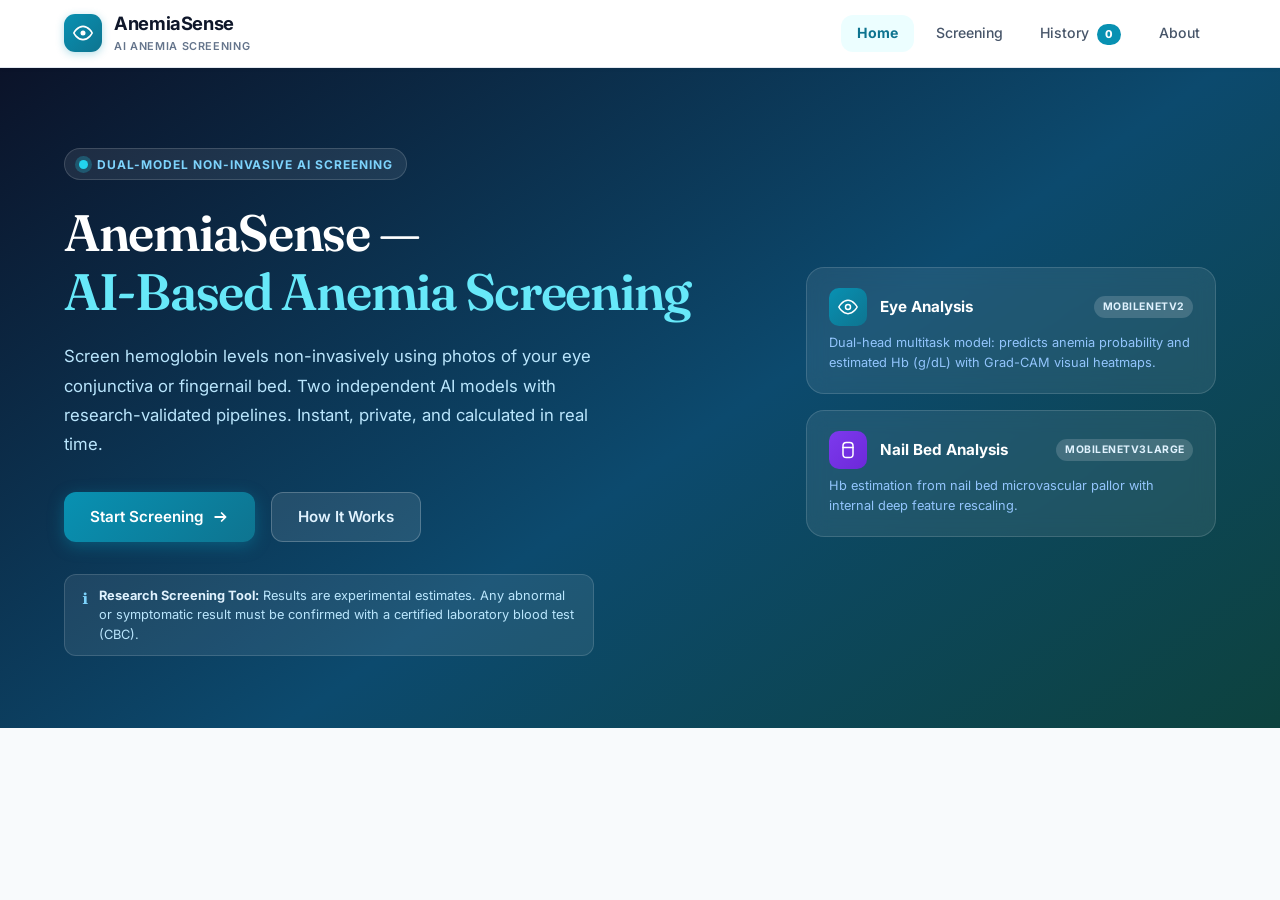
==== web/static/index.html @ 4f45e510 "Initial commit: AnemiaSense AI-based screening platform with dual-model architecture (Eye MobileNetV" ====
<!DOCTYPE html>
<html lang="en">
<head>
    <meta charset="UTF-8">
    <meta name="viewport" content="width=device-width, initial-scale=1.0">
    <title>AnemiaSense — AI-Based Non-Invasive Anemia Screening</title>
    <meta name="description" content="Non-invasive hemoglobin screening using Eye Conjunctiva (MobileNetV2) and Nail Bed (MobileNetV3Large) AI analysis with Live Camera capture and Tissue Mark & Zoom tool.">
    <link rel="preconnect" href="https://fonts.googleapis.com">
    <link rel="preconnect" href="https://fonts.gstatic.com" crossorigin>
    <link href="https://fonts.googleapis.com/css2?family=Inter:wght@300;400;500;600;700;800&family=Fraunces:ital,opsz,wght@0,9..144,400;0,9..144,600;0,9..144,700;1,9..144,400&display=swap" rel="stylesheet">
    <style>
        /* ── DESIGN TOKENS ────────────────────────────────────── */
        :root {
            --eye:   #0891b2;
            --eye2:  #0e7490;
            --eye-bg:#ecfeff;
            --nail:  #7c3aed;
            --nail2: #6d28d9;
            --nail-bg:#f5f3ff;
            --comb:  #059669;
            --comb2: #047857;
            --ok:    #059669;
            --warn:  #d97706;
            --orange:#ea580c;
            --err:   #dc2626;

            --g50:   #f8fafc;
            --g100:  #f1f5f9;
            --g200:  #e2e8f0;
            --g300:  #cbd5e1;
            --g400:  #94a3b8;
            --g500:  #64748b;
            --g600:  #475569;
            --g700:  #334155;
            --g800:  #1e293b;
            --g900:  #0f172a;

            --rad-sm: 0.5rem;
            --rad:    0.75rem;
            --radl:   1.125rem;
            --radxl:  1.5rem;

            --sh-sm: 0 1px 3px rgba(0,0,0,0.06), 0 1px 2px rgba(0,0,0,0.04);
            --sh:    0 4px 16px rgba(15,23,42,0.08);
            --shl:   0 12px 32px rgba(15,23,42,0.12);

            --hdr-h: 68px;
            --maxw:  1200px;
        }

        /* ── RESET & BASE ─────────────────────────────────────── */
        *, *::before, *::after {
            box-sizing: border-box;
            margin: 0;
            padding: 0;
        }
        html {
            scroll-behavior: smooth;
        }
        body {
            font-family: 'Inter', system-ui, -apple-system, sans-serif;
            background-color: #f8fafc;
            color: var(--g800);
            line-height: 1.6;
            -webkit-font-smoothing: antialiased;
            -moz-osx-font-smoothing: grayscale;
        }
        img {
            display: block;
            max-width: 100%;
        }
        button {
            cursor: pointer;
            font-family: inherit;
            border: none;
            background: none;
        }
        a {
            text-decoration: none;
            color: inherit;
        }
        svg {
            display: inline-block;
            vertical-align: middle;
            flex-shrink: 0;
            max-width: 100%;
        }

        /* ── HEADER ───────────────────────────────────────────── */
        .hdr {
            position: sticky;
            top: 0;
            z-index: 300;
            height: var(--hdr-h);
            background: rgba(255, 255, 255, 0.94);
            backdrop-filter: blur(12px);
            -webkit-backdrop-filter: blur(12px);
            border-bottom: 1px solid var(--g200);
            box-shadow: 0 1px 4px rgba(15, 23, 42, 0.04);
        }
        .hdr-inner {
            max-width: var(--maxw);
            margin: 0 auto;
            padding: 0 1.5rem;
            height: 100%;
            display: flex;
            align-items: center;
            justify-content: space-between;
            gap: 1.5rem;
        }
        .brand {
            display: flex;
            align-items: center;
            gap: 0.75rem;
            cursor: pointer;
        }
        .brand-ico {
            width: 38px;
            height: 38px;
            min-width: 38px;
            min-height: 38px;
            background: linear-gradient(135deg, var(--eye), var(--eye2));
            border-radius: 11px;
            display: flex;
            align-items: center;
            justify-content: center;
            box-shadow: 0 2px 8px rgba(8, 145, 178, 0.3);
        }
        .brand-ico svg {
            width: 20px;
            height: 20px;
            stroke: white;
            fill: none;
            stroke-width: 2;
        }
        .brand-name {
            font-size: 1.15rem;
            font-weight: 700;
            color: var(--g900);
            letter-spacing: -0.02em;
            line-height: 1.2;
        }
        .brand-sub {
            font-size: 0.68rem;
            color: var(--g500);
            font-weight: 600;
            text-transform: uppercase;
            letter-spacing: 0.06em;
            display: block;
        }
        .nav {
            display: flex;
            align-items: center;
            gap: 0.35rem;
        }
        .nav a {
            padding: 0.45rem 1rem;
            border-radius: var(--rad);
            font-size: 0.88rem;
            font-weight: 500;
            color: var(--g600);
            transition: background 0.15s ease, color 0.15s ease;
        }
        .nav a:hover {
            background: var(--g100);
            color: var(--g900);
        }
        .nav a.active {
            background: var(--eye-bg);
            color: var(--eye2);
            font-weight: 700;
        }

        /* ── SECTION VISIBILITY ───────────────────────────────── */
        .pg {
            min-height: calc(100vh - var(--hdr-h));
        }
        .sec {
            display: none;
        }
        .sec.on {
            display: block;
        }

        /* ── HERO SECTION ─────────────────────────────────────── */
        #home {
            background: linear-gradient(145deg, #0b1329 0%, #0c4a6e 55%, #0d423e 100%);
            color: #fff;
            width: 100%;
        }
        .hero-wrap {
            max-width: var(--maxw);
            margin: 0 auto;
            padding: 5rem 1.5rem 4.5rem;
            display: grid;
            grid-template-columns: 1.1fr 410px;
            align-items: center;
            gap: 3.5rem;
        }
        .hero-badge {
            display: inline-flex;
            align-items: center;
            gap: 0.6rem;
            background: rgba(255, 255, 255, 0.08);
            border: 1px solid rgba(255, 255, 255, 0.15);
            padding: 0.35rem 0.85rem;
            border-radius: 999px;
            margin-bottom: 1.5rem;
        }
        .beacon {
            width: 9px;
            height: 9px;
            border-radius: 50%;
            background: #22d3ee;
            box-shadow: 0 0 0 4px rgba(34, 211, 238, 0.25);
            animation: pulse 2s ease-in-out infinite;
        }
        @keyframes pulse {
            0%, 100% { box-shadow: 0 0 0 4px rgba(34, 211, 238, 0.25); }
            50%      { box-shadow: 0 0 0 8px rgba(34, 211, 238, 0.06); }
        }
        .badge-txt {
            font-size: 0.75rem;
            font-weight: 700;
            color: #7dd3fc;
            letter-spacing: 0.08em;
            text-transform: uppercase;
        }
        .hero-h1 {
            font-family: 'Fraunces', Georgia, serif;
            font-size: clamp(2.2rem, 4.2vw, 3.2rem);
            font-weight: 600;
            line-height: 1.15;
            color: #fff;
            letter-spacing: -0.025em;
            margin-bottom: 1.25rem;
        }
        .hero-h1 span {
            color: #67e8f9;
        }
        .hero-lead {
            font-size: 1.05rem;
            color: #bae6fd;
            line-height: 1.75;
            margin-bottom: 2rem;
            max-width: 530px;
        }
        .hero-ctas {
            display: flex;
            gap: 1rem;
            flex-wrap: wrap;
            margin-bottom: 2rem;
        }
        .btn-prim {
            display: inline-flex;
            align-items: center;
            gap: 0.55rem;
            background: linear-gradient(135deg, var(--eye), var(--eye2));
            color: #fff;
            font-weight: 600;
            font-size: 0.95rem;
            padding: 0.75rem 1.65rem;
            border-radius: var(--rad);
            box-shadow: 0 4px 16px rgba(8, 145, 178, 0.4);
            transition: transform 0.18s ease, box-shadow 0.18s ease;
        }
        .btn-prim:hover {
            transform: translateY(-2px);
            box-shadow: 0 7px 22px rgba(8, 145, 178, 0.55);
        }
        .btn-prim svg {
            width: 16px;
            height: 16px;
        }
        .btn-ghost {
            display: inline-flex;
            align-items: center;
            gap: 0.55rem;
            background: rgba(255, 255, 255, 0.1);
            color: #e0f2fe;
            font-weight: 600;
            font-size: 0.95rem;
            padding: 0.75rem 1.65rem;
            border-radius: var(--rad);
            border: 1px solid rgba(255, 255, 255, 0.22);
            transition: background 0.18s ease, transform 0.18s ease;
        }
        .btn-ghost:hover {
            background: rgba(255, 255, 255, 0.18);
            transform: translateY(-2px);
        }
        .hero-note {
            display: flex;
            align-items: flex-start;
            gap: 0.65rem;
            background: rgba(255, 255, 255, 0.08);
            border: 1px solid rgba(255, 255, 255, 0.14);
            border-radius: var(--rad);
            padding: 0.7rem 1.1rem;
            max-width: 530px;
        }
        .hero-note-ico {
            color: #7dd3fc;
            font-size: 0.95rem;
            margin-top: 1px;
        }
        .hero-note p {
            font-size: 0.8rem;
            color: #bae6fd;
            line-height: 1.5;
        }
        .hero-note strong {
            color: #e0f2fe;
        }

        /* Hero Right Cards */
        .hero-cards {
            display: flex;
            flex-direction: column;
            gap: 1rem;
        }
        .feat-card {
            background: rgba(255, 255, 255, 0.08);
            border: 1px solid rgba(255, 255, 255, 0.14);
            border-radius: var(--radl);
            padding: 1.25rem 1.35rem;
            backdrop-filter: blur(10px);
            -webkit-backdrop-filter: blur(10px);
            transition: background 0.2s ease, transform 0.2s ease;
        }
        .feat-card:hover {
            background: rgba(255, 255, 255, 0.13);
            transform: translateY(-2px);
        }
        .feat-card-top {
            display: flex;
            align-items: center;
            gap: 0.85rem;
            margin-bottom: 0.45rem;
        }
        .feat-ico {
            width: 38px;
            height: 38px;
            min-width: 38px;
            min-height: 38px;
            border-radius: 10px;
            display: flex;
            align-items: center;
            justify-content: center;
        }
        .feat-ico svg {
            width: 20px;
            height: 20px;
            stroke: white;
            fill: none;
            stroke-width: 1.8;
            stroke-linecap: round;
        }
        .feat-ico.eye  { background: linear-gradient(135deg, var(--eye), var(--eye2)); }
        .feat-ico.nail { background: linear-gradient(135deg, var(--nail), var(--nail2)); }
        .feat-ico.both { background: linear-gradient(135deg, var(--comb), var(--comb2)); }
        .feat-card-top h3 {
            font-size: 0.95rem;
            font-weight: 700;
            color: #fff;
        }
        .feat-badge {
            margin-left: auto;
            font-size: 0.65rem;
            font-weight: 700;
            letter-spacing: 0.05em;
            padding: 0.18rem 0.55rem;
            border-radius: 999px;
            background: rgba(255, 255, 255, 0.16);
            color: #e0f2fe;
            text-transform: uppercase;
        }
        .feat-card p {
            font-size: 0.8rem;
            color: #93c5fd;
            line-height: 1.55;
        }

        /* ── SCREENING SECTION ────────────────────────────────── */
        #screening {
            background: #f8fafc;
        }
        .scr-wrap {
            max-width: var(--maxw);
            margin: 0 auto;
            padding: 3rem 1.5rem 5rem;
        }
        .scr-title-row {
            text-align: center;
            margin-bottom: 2rem;
        }
        .scr-title {
            font-family: 'Fraunces', Georgia, serif;
            font-size: clamp(1.8rem, 3vw, 2.5rem);
            font-weight: 600;
            color: var(--g900);
            letter-spacing: -0.02em;
            margin-bottom: 0.4rem;
        }
        .scr-sub {
            font-size: 0.95rem;
            color: var(--g500);
            max-width: 600px;
            margin: 0 auto;
        }

        /* Patient Bar */
        .pt-bar {
            background: #fff;
            border: 1px solid var(--g200);
            border-radius: var(--radl);
            padding: 1.1rem 1.6rem;
            margin-bottom: 1.5rem;
            box-shadow: var(--sh-sm);
            display: flex;
            gap: 1.25rem;
            flex-wrap: wrap;
            align-items: flex-end;
        }
        .pt-field {
            display: flex;
            flex-direction: column;
            gap: 0.35rem;
            flex: 1;
            min-width: 120px;
        }
        .pt-lbl {
            font-size: 0.72rem;
            font-weight: 700;
            color: var(--g500);
            text-transform: uppercase;
            letter-spacing: 0.07em;
        }
        .pt-inp {
            padding: 0.55rem 0.85rem;
            font-size: 0.92rem;
            color: var(--g800);
            background: var(--g50);
            border: 1.5px solid var(--g200);
            border-radius: var(--rad);
            outline: none;
            transition: border-color 0.18s ease, box-shadow 0.18s ease;
        }
        .pt-inp:focus {
            border-color: var(--eye);
            box-shadow: 0 0 0 3px rgba(8, 145, 178, 0.12);
        }
        .pt-inp.err-field {
            border-color: #ef4444 !important;
            background: #fff5f5 !important;
            box-shadow: 0 0 0 3px rgba(239, 68, 68, 0.2) !important;
        }

        /* Tabs */
        .tabs {
            display: flex;
            gap: 0.5rem;
            background: var(--g200);
            padding: 0.4rem;
            border-radius: var(--radl);
            margin-bottom: 1.75rem;
            flex-wrap: wrap;
        }
        .tab {
            flex: 1;
            min-width: 150px;
            display: flex;
            align-items: center;
            gap: 0.6rem;
            padding: 0.75rem 1.1rem;
            border-radius: var(--rad);
            font-size: 0.88rem;
            font-weight: 600;
            color: var(--g500);
            transition: all 0.2s ease;
        }
        .tab:hover:not(.on) {
            background: rgba(255, 255, 255, 0.6);
            color: var(--g800);
        }
        .tab.on {
            background: #fff;
            color: var(--g900);
            font-weight: 700;
            box-shadow: 0 1px 4px rgba(15, 23, 42, 0.08);
        }
        .tab-ico {
            width: 18px;
            height: 18px;
            stroke: currentColor;
            fill: none;
            stroke-width: 1.8;
        }
        .tab-label {
            flex: 1;
            text-align: left;
        }
        .tab-arch {
            font-size: 0.65rem;
            font-weight: 700;
            text-transform: uppercase;
            letter-spacing: 0.05em;
            color: var(--g400);
        }
        #t-eye.on .tab-arch  { color: var(--eye); }
        #t-nail.on .tab-arch { color: var(--nail); }
        #t-comb.on .tab-arch { color: var(--comb); }

        /* Panels */
        .panel {
            display: none;
        }
        .panel.on {
            display: block;
        }

        /* Two-column layout */
        .two-col {
            display: grid;
            grid-template-columns: 390px minmax(0, 1fr);
            gap: 2rem;
            align-items: start;
        }
        .two-col > div:first-child {
            position: sticky;
            top: calc(var(--hdr-h) + 1.25rem);
            z-index: 10;
        }

        /* Upload Card */
        .upcard {
            background: #fff;
            border-radius: var(--radxl);
            border: 1px solid var(--g200);
            box-shadow: var(--sh-sm);
            overflow: hidden;
        }
        .upcard-hdr {
            display: flex;
            align-items: flex-start;
            gap: 1rem;
            padding: 1.4rem 1.5rem 1.1rem;
            border-bottom: 1px solid var(--g100);
        }
        .upcard-ico {
            width: 44px;
            height: 44px;
            min-width: 44px;
            min-height: 44px;
            border-radius: 12px;
            display: flex;
            align-items: center;
            justify-content: center;
        }
        .upcard-ico svg {
            width: 22px;
            height: 22px;
            stroke: white;
            fill: none;
            stroke-width: 1.8;
        }
        .upcard-ico.eye  { background: linear-gradient(135deg, var(--eye), var(--eye2)); }
        .upcard-ico.nail { background: linear-gradient(135deg, var(--nail), var(--nail2)); }
        .upcard-ttl {
            font-size: 1rem;
            font-weight: 700;
            color: var(--g900);
            margin-bottom: 0.25rem;
        }
        .upcard-sub {
            font-size: 0.8rem;
            color: var(--g500);
            line-height: 1.45;
        }

        .upcard-guide {
            padding: 0.8rem 1.5rem;
            border-bottom: 1px solid var(--g100);
            display: flex;
            flex-direction: column;
            gap: 0.4rem;
            background: var(--g50);
        }
        .gi {
            display: flex;
            align-items: flex-start;
            gap: 0.55rem;
            font-size: 0.8rem;
            color: var(--g600);
        }
        .dot {
            width: 7px;
            height: 7px;
            border-radius: 50%;
            margin-top: 6px;
        }
        .dot.g { background: var(--ok); }
        .dot.r { background: var(--err); }

        /* Dropzone */
        .dz {
            position: relative;
            margin: 1.25rem 1.5rem 0.75rem;
            border: 2px dashed var(--g300);
            border-radius: var(--radl);
            min-height: 220px;
            cursor: pointer;
            overflow: hidden;
            display: flex;
            align-items: center;
            justify-content: center;
            background: #fff;
            transition: border-color 0.2s ease, background 0.2s ease;
        }
        .dz:hover, .dz.over {
            border-color: var(--eye);
            background: var(--eye-bg);
        }
        .nail-panel .dz:hover, .nail-panel .dz.over {
            border-color: var(--nail);
            background: var(--nail-bg);
        }
        .dz input[type=file] {
            position: absolute;
            inset: 0;
            width: 100%;
            height: 100%;
            opacity: 0;
            cursor: pointer;
            z-index: 5;
        }
        .dz-inner {
            display: flex;
            flex-direction: column;
            align-items: center;
            gap: 0.4rem;
            padding: 1.5rem;
            text-align: center;
            pointer-events: none;
        }
        .dz-svg {
            width: 42px;
            height: 42px;
            color: var(--g400);
        }
        .dz-txt {
            font-size: 0.9rem;
            font-weight: 500;
            color: var(--g700);
        }
        .dz-cta {
            color: var(--eye);
            font-weight: 700;
            text-decoration: underline;
        }
        .nail-panel .dz-cta {
            color: var(--nail);
        }
        .dz-hint {
            font-size: 0.74rem;
            color: var(--g400);
        }

        /* Dropzone Dual Action Row (Live Camera + Browse) */
        .dz-btn-row {
            display: flex;
            gap: 0.6rem;
            padding: 0 1.5rem 1.1rem;
        }
        .dz-action-btn {
            flex: 1;
            display: inline-flex;
            align-items: center;
            justify-content: center;
            gap: 0.5rem;
            padding: 0.6rem 0.95rem;
            border-radius: var(--rad);
            font-size: 0.84rem;
            font-weight: 600;
            color: var(--g700);
            background: var(--g50);
            border: 1.5px solid var(--g200);
            transition: all 0.16s ease;
        }
        .dz-action-btn:hover {
            background: #fff;
            border-color: var(--eye);
            color: var(--eye2);
            box-shadow: 0 2px 8px rgba(8, 145, 178, 0.15);
            transform: translateY(-1px);
        }
        .nail-panel .dz-action-btn:hover {
            border-color: var(--nail);
            color: var(--nail2);
            box-shadow: 0 2px 8px rgba(124, 58, 237, 0.15);
        }
        .dz-action-btn.cam-btn {
            background: #ecfeff;
            border-color: #a5f3fc;
            color: var(--eye2);
        }
        .nail-panel .dz-action-btn.cam-btn {
            background: #f5f3ff;
            border-color: #ddd6fe;
            color: var(--nail2);
        }
        .dz-action-btn svg {
            width: 17px;
            height: 17px;
            stroke: currentColor;
            fill: none;
            stroke-width: 1.8;
        }

        /* Preview Container */
        .dz-prev {
            position: absolute;
            inset: 0;
            background: radial-gradient(circle at center, #1e293b 0%, #090d16 100%);
            display: flex;
            align-items: center;
            justify-content: center;
            z-index: 6;
            overflow: hidden;
            border-radius: var(--radl);
        }
        .dz-prev img {
            max-width: 100%;
            max-height: 100%;
            object-fit: contain;
            image-rendering: -webkit-optimize-contrast;
            image-rendering: high-quality;
            filter: drop-shadow(0 4px 14px rgba(0, 0, 0, 0.45));
            border-radius: 6px;
        }
        .dz-prev-rm {
            position: absolute;
            top: 0.6rem;
            right: 0.6rem;
            z-index: 10;
            width: 32px;
            height: 32px;
            border-radius: 50%;
            background: rgba(0, 0, 0, 0.75);
            color: #fff;
            font-size: 0.85rem;
            font-weight: bold;
            display: flex;
            align-items: center;
            justify-content: center;
            transition: background 0.18s ease, transform 0.18s ease;
        }
        .dz-prev-rm:hover {
            background: rgba(220, 38, 38, 0.95);
            transform: scale(1.1);
        }
        /* Preview Overlay Tools (Mark & Zoom, Retake) */
        .dz-tools-overlay {
            position: absolute;
            bottom: 0.75rem;
            left: 50%;
            transform: translateX(-50%);
            display: flex;
            gap: 0.5rem;
            z-index: 10;
        }
        .dz-tool-pill {
            display: inline-flex;
            align-items: center;
            gap: 0.4rem;
            padding: 0.45rem 0.9rem;
            border-radius: 999px;
            font-size: 0.78rem;
            font-weight: 700;
            color: #fff;
            background: rgba(15, 23, 42, 0.88);
            border: 1px solid rgba(255, 255, 255, 0.28);
            backdrop-filter: blur(8px);
            box-shadow: 0 4px 12px rgba(0,0,0,0.3);
            transition: all 0.18s ease;
        }
        .dz-tool-pill:hover {
            background: var(--eye);
            border-color: rgba(255, 255, 255, 0.6);
            transform: translateY(-2px);
        }
        .nail-panel .dz-tool-pill:hover {
            background: var(--nail);
        }
        .dz-tool-pill svg {
            width: 14px;
            height: 14px;
            stroke: currentColor;
            fill: none;
            stroke-width: 2;
        }
        .roi-indicator-badge {
            position: absolute;
            top: 0.65rem;
            left: 0.65rem;
            z-index: 10;
            display: inline-flex;
            align-items: center;
            gap: 0.35rem;
            padding: 0.25rem 0.65rem;
            border-radius: 999px;
            font-size: 0.7rem;
            font-weight: 800;
            background: rgba(5, 150, 105, 0.95);
            color: #fff;
            backdrop-filter: blur(6px);
            box-shadow: 0 2px 8px rgba(0,0,0,0.3);
        }

        /* Submit Button */
        .sub-btn {
            display: flex;
            align-items: center;
            justify-content: center;
            gap: 0.6rem;
            width: calc(100% - 3rem);
            margin: 0 1.5rem 1.5rem;
            padding: 0.85rem 1.5rem;
            border-radius: var(--rad);
            font-size: 0.95rem;
            font-weight: 700;
            color: #fff;
            background: linear-gradient(135deg, var(--eye), var(--eye2));
            box-shadow: 0 4px 14px rgba(8, 145, 178, 0.35);
            transition: opacity 0.18s ease, transform 0.18s ease, box-shadow 0.18s ease;
        }
        .sub-btn:disabled {
            background: var(--g300);
            color: var(--g500);
            box-shadow: none;
            cursor: not-allowed;
            transform: none;
        }
        .sub-btn:not(:disabled):hover {
            transform: translateY(-1px);
            box-shadow: 0 6px 20px rgba(8, 145, 178, 0.45);
        }
        .nail-panel .sub-btn:not(:disabled) {
            background: linear-gradient(135deg, var(--nail), var(--nail2));
            box-shadow: 0 4px 14px rgba(124, 58, 237, 0.35);
        }
        .nail-panel .sub-btn:not(:disabled):hover {
            box-shadow: 0 6px 20px rgba(124, 58, 237, 0.45);
        }

        .spin {
            width: 17px;
            height: 17px;
            border: 2.5px solid rgba(255, 255, 255, 0.35);
            border-top-color: #fff;
            border-radius: 50%;
            animation: sp 0.7s linear infinite;
        }
        @keyframes sp {
            to { transform: rotate(360deg); }
        }

        /* ── RESULT COLUMN & CARDS ────────────────────────────── */
        .res-ph {
            background: #fff;
            border: 2px dashed var(--g200);
            border-radius: var(--radxl);
            min-height: 420px;
            display: flex;
            flex-direction: column;
            align-items: center;
            justify-content: center;
            text-align: center;
            gap: 0.75rem;
            padding: 2.5rem 1.5rem;
        }
        .res-ph-ico {
            width: 58px;
            height: 58px;
            color: var(--g300);
        }
        .res-ph h4 {
            font-size: 1.05rem;
            font-weight: 700;
            color: var(--g600);
        }
        .res-ph p {
            font-size: 0.85rem;
            color: var(--g400);
            max-width: 250px;
        }

        .res-card {
            background: #fff;
            border-radius: var(--radxl);
            border: 1px solid var(--g200);
            box-shadow: var(--sh);
            overflow: hidden;
        }
        .res-body {
            padding: 1.6rem 1.6rem 1.25rem;
        }
        .res-model-lbl {
            font-size: 0.72rem;
            font-weight: 800;
            text-transform: uppercase;
            letter-spacing: 0.08em;
            color: var(--eye2);
            margin-bottom: 0.85rem;
            display: flex;
            align-items: center;
            gap: 0.45rem;
        }
        .res-model-lbl::before {
            content: '';
            width: 7px;
            height: 7px;
            border-radius: 50%;
            background: var(--ok);
        }
        .hb-row {
            display: flex;
            align-items: flex-end;
            gap: 0.5rem;
            margin-bottom: 1rem;
        }
        .hb-val {
            font-family: 'Fraunces', Georgia, serif;
            font-size: 3.25rem;
            font-weight: 700;
            line-height: 1;
            color: var(--g900);
            letter-spacing: -0.03em;
        }
        .hb-unit {
            font-size: 1.05rem;
            font-weight: 600;
            color: var(--g500);
            padding-bottom: 0.4rem;
        }
        .sev-row {
            display: flex;
            align-items: center;
            gap: 0.65rem;
            flex-wrap: wrap;
            margin-bottom: 1.2rem;
        }
        .sev-pill {
            display: inline-flex;
            align-items: center;
            gap: 0.4rem;
            padding: 0.35rem 0.85rem;
            border-radius: 999px;
            font-size: 0.76rem;
            font-weight: 800;
            letter-spacing: 0.05em;
            text-transform: uppercase;
        }
        .sev-NORMAL          { background: #dcfce7; color: #15803d; }
        .sev-MILD_ANEMIA     { background: #fef3c7; color: #92400e; }
        .sev-MODERATE_ANEMIA { background: #ffedd5; color: #9a3412; }
        .sev-SEVERE_ANEMIA   { background: #fee2e2; color: #991b1b; }

        .prob-wrap {
            margin-bottom: 1.2rem;
        }
        .prob-lbl {
            font-size: 0.78rem;
            font-weight: 600;
            color: var(--g600);
            display: flex;
            justify-content: space-between;
            margin-bottom: 0.35rem;
        }
        .prob-bar {
            height: 9px;
            border-radius: 999px;
            background: var(--g200);
            overflow: hidden;
        }
        .prob-fill {
            height: 100%;
            border-radius: 999px;
            background: linear-gradient(90deg, var(--ok), var(--warn), var(--err));
            transition: width 0.8s cubic-bezier(0.16, 1, 0.3, 1);
        }

        .clin-box {
            padding: 0.85rem 1rem;
            border-radius: var(--rad);
            font-size: 0.84rem;
            line-height: 1.55;
            color: var(--g700);
            background: var(--g50);
            border-left: 4px solid var(--g300);
            margin-bottom: 0.5rem;
        }
        .cb-NORMAL          { border-color: var(--ok);  background: #f0fdf4; }
        .cb-MILD_ANEMIA     { border-color: var(--warn); background: #fffbeb; }
        .cb-MODERATE_ANEMIA { border-color: var(--orange); background: #fff7ed; }
        .cb-SEVERE_ANEMIA   { border-color: var(--err); background: #fef2f2; }

        .model-note-box {
            padding: 0.65rem 0.95rem;
            border-radius: var(--rad);
            font-size: 0.76rem;
            color: var(--g600);
            background: var(--g50);
            border: 1px solid var(--g200);
            margin-top: 0.85rem;
            font-style: italic;
        }

        /* Grad-CAM */
        .gcam-wrap {
            padding: 0 1.6rem 1rem;
        }
        .gcam-lbl {
            font-size: 0.72rem;
            font-weight: 700;
            text-transform: uppercase;
            letter-spacing: 0.07em;
            color: var(--g500);
            margin-bottom: 0.45rem;
        }
        .gcam-img {
            width: 100%;
            border-radius: var(--rad);
            object-fit: contain;
            max-height: 210px;
            background: #0f172a;
        }

        /* QA Warnings */
        .qa-wrap {
            padding: 0 1.6rem 0.85rem;
            display: flex;
            flex-direction: column;
            gap: 0.4rem;
        }
        .qa-w {
            display: flex;
            align-items: flex-start;
            gap: 0.55rem;
            padding: 0.55rem 0.85rem;
            border-radius: var(--rad);
            background: #fffbeb;
            border: 1px solid #fde68a;
            font-size: 0.78rem;
            color: #92400e;
        }
        .qa-w svg {
            width: 15px;
            height: 15px;
            color: #d97706;
            stroke: currentColor;
            fill: none;
            stroke-width: 2;
            margin-top: 1px;
        }

        /* Nutrition & Telemetry Accordions */
        .nut-wrap {
            border-top: 1px solid var(--g100);
        }
        .nut-tog {
            width: 100%;
            display: flex;
            align-items: center;
            justify-content: space-between;
            padding: 1rem 1.6rem;
            font-size: 0.88rem;
            font-weight: 700;
            color: var(--g700);
            transition: background 0.15s ease;
        }
        .nut-tog:hover {
            background: var(--g50);
        }
        .nut-tog svg {
            width: 16px;
            height: 16px;
            stroke: var(--g400);
            fill: none;
            stroke-width: 2;
            transition: transform 0.2s ease;
        }
        .nut-tog.open svg {
            transform: rotate(180deg);
        }
        .nut-body {
            display: none;
            padding: 0 1.6rem 1.35rem;
        }
        .nut-body.on {
            display: block;
        }
        .nut-theme {
            font-size: 0.74rem;
            font-weight: 800;
            text-transform: uppercase;
            letter-spacing: 0.07em;
            color: var(--ok);
            margin-bottom: 0.85rem;
        }
        .food-list {
            display: grid;
            grid-template-columns: repeat(auto-fit, minmax(210px, 1fr));
            gap: 0.65rem;
            margin-bottom: 1rem;
        }
        .food-item {
            padding: 0.75rem 0.95rem;
            border-radius: var(--rad);
            background: var(--g50);
            border: 1px solid var(--g200);
        }
        .food-name {
            font-size: 0.85rem;
            font-weight: 700;
            color: var(--g800);
        }
        .food-det {
            font-size: 0.76rem;
            color: var(--g500);
            margin-top: 0.15rem;
            line-height: 1.4;
        }
        .meals {
            display: grid;
            grid-template-columns: repeat(auto-fit, minmax(170px, 1fr));
            gap: 0.65rem;
            margin-bottom: 1rem;
        }
        .meal {
            padding: 0.6rem 0.95rem;
            background: var(--g50);
            border-radius: var(--rad);
            border: 1px solid var(--g200);
        }
        .meal-l {
            font-size: 0.68rem;
            font-weight: 800;
            text-transform: uppercase;
            letter-spacing: 0.07em;
            color: var(--g500);
        }
        .meal-d {
            font-size: 0.77rem;
            color: var(--g700);
            line-height: 1.45;
        }
        .med-list {
            list-style: none;
        }
        .med-list li {
            font-size: 0.77rem;
            color: var(--g600);
            line-height: 1.5;
            padding: 0.25rem 0 0.25rem 1.1rem;
            position: relative;
        }
        .med-list li::before {
            content: '•';
            position: absolute;
            left: 0;
            color: var(--err);
            font-weight: bold;
        }

        /* Disclaimer */
        .discl {
            padding: 0.85rem 1.6rem 1.15rem;
            font-size: 0.72rem;
            color: var(--g500);
            border-top: 1px solid var(--g100);
            line-height: 1.55;
            background: var(--g50);
        }

        /* Error Box */
        .err-box {
            display: flex;
            align-items: flex-start;
            gap: 0.85rem;
            padding: 1.6rem;
        }
        .err-box svg {
            width: 24px;
            height: 24px;
            color: var(--err);
            stroke: currentColor;
            fill: none;
            stroke-width: 2;
        }
        .err-box h4 {
            font-size: 0.98rem;
            font-weight: 700;
            color: var(--err);
            margin-bottom: 0.25rem;
        }
        .err-box p {
            font-size: 0.84rem;
            color: var(--g600);
            line-height: 1.5;
        }

        /* ── COMBINED TAB ─────────────────────────────────────── */
        .comb-info {
            display: flex;
            align-items: flex-start;
            gap: 0.75rem;
            padding: 0.95rem 1.25rem;
            background: #eff6ff;
            border: 1px solid #bfdbfe;
            border-radius: var(--radl);
            font-size: 0.88rem;
            color: #1e40af;
            margin-bottom: 1.25rem;
        }
        .comb-info svg {
            width: 18px;
            height: 18px;
            stroke: #3b82f6;
            fill: none;
            stroke-width: 1.8;
            margin-top: 2px;
        }
        .comb-uploads {
            display: grid;
            grid-template-columns: 1fr 1fr;
            gap: 1.25rem;
            margin-bottom: 1.25rem;
        }
        .cu-card {
            background: #fff;
            border-radius: var(--radl);
            border: 1px solid var(--g200);
            box-shadow: var(--sh-sm);
            overflow: hidden;
        }
        .cu-hdr {
            display: flex;
            align-items: center;
            gap: 0.75rem;
            padding: 0.95rem 1.15rem;
            border-bottom: 1px solid var(--g100);
        }
        .cu-ico {
            width: 34px;
            height: 34px;
            min-width: 34px;
            min-height: 34px;
            border-radius: 9px;
            display: flex;
            align-items: center;
            justify-content: center;
        }
        .cu-ico svg {
            width: 16px;
            height: 16px;
            stroke: white;
            fill: none;
            stroke-width: 1.8;
        }
        .cu-ico.eye  { background: linear-gradient(135deg, var(--eye), var(--eye2)); }
        .cu-ico.nail { background: linear-gradient(135deg, var(--nail), var(--nail2)); }
        .cu-hdr h4 {
            font-size: 0.88rem;
            font-weight: 700;
            color: var(--g900);
        }
        .cu-hdr p {
            font-size: 0.72rem;
            color: var(--g500);
        }
        .dz.mini {
            min-height: 120px;
            margin: 0.85rem 0.85rem 0.4rem;
        }
        .cu-card .dz-btn-row {
            padding: 0 0.85rem 0.85rem;
        }
        .comb-btn {
            display: flex;
            align-items: center;
            justify-content: center;
            gap: 0.6rem;
            width: 100%;
            padding: 0.85rem;
            border-radius: var(--rad);
            font-size: 0.95rem;
            font-weight: 700;
            color: #fff;
            background: linear-gradient(135deg, var(--comb), var(--comb2));
            box-shadow: 0 4px 14px rgba(5, 150, 105, 0.35);
            margin-bottom: 1.75rem;
            transition: opacity 0.18s ease, transform 0.18s ease;
        }
        .comb-btn:disabled {
            background: var(--g300);
            color: var(--g500);
            box-shadow: none;
            cursor: not-allowed;
            transform: none;
        }
        .comb-btn:not(:disabled):hover {
            transform: translateY(-1px);
            box-shadow: 0 6px 20px rgba(5, 150, 105, 0.45);
        }
        .comb-results {
            display: grid;
            grid-template-columns: 1fr 1fr;
            gap: 1.25rem;
        }
        .cr-lbl {
            display: flex;
            align-items: center;
            gap: 0.5rem;
            font-size: 0.78rem;
            font-weight: 800;
            text-transform: uppercase;
            letter-spacing: 0.08em;
            padding: 0.55rem 0.85rem;
            border-radius: var(--rad);
            margin-bottom: 0.65rem;
        }
        .cr-lbl svg {
            width: 16px;
            height: 16px;
            fill: none;
            stroke: currentColor;
            stroke-width: 2;
        }
        .cr-lbl.eye  { background: var(--eye-bg);  color: var(--eye2); }
        .cr-lbl.nail { background: var(--nail-bg); color: var(--nail2); }

        /* ── ABOUT SECTION ────────────────────────────────────── */
        #about {
            background: #f8fafc;
        }
        .about-wrap {
            max-width: var(--maxw);
            margin: 0 auto;
            padding: 4rem 1.5rem;
        }
        .about-wrap .scr-title-row {
            margin-bottom: 2.5rem;
        }
        .model-grid {
            display: grid;
            grid-template-columns: 1fr 1fr;
            gap: 1.75rem;
            margin-bottom: 2.5rem;
        }
        .m-card {
            border-radius: var(--radxl);
            overflow: hidden;
            box-shadow: var(--sh);
            background: #fff;
            border: 1px solid var(--g200);
        }
        .m-hdr {
            display: flex;
            align-items: center;
            gap: 1rem;
            padding: 1.5rem;
        }
        .m-hdr svg {
            width: 32px;
            height: 32px;
            stroke: white;
            fill: none;
            stroke-width: 1.8;
        }
        .m-hdr h3 {
            font-size: 1.1rem;
            font-weight: 700;
            color: #fff;
        }
        .m-hdr span {
            display: inline-block;
            font-size: 0.68rem;
            font-weight: 700;
            letter-spacing: 0.05em;
            padding: 0.2rem 0.55rem;
            border-radius: 999px;
            background: rgba(255, 255, 255, 0.2);
            color: #fff;
            margin-top: 0.25rem;
            text-transform: uppercase;
        }
        .m-hdr.eye  { background: linear-gradient(135deg, var(--eye), var(--eye2)); }
        .m-hdr.nail { background: linear-gradient(135deg, var(--nail), var(--nail2)); }
        .m-body {
            padding: 1.5rem;
        }
        .m-specs {
            display: grid;
            grid-template-columns: 1fr 1.35fr;
            gap: 0.35rem 0.85rem;
            margin-bottom: 1.1rem;
        }
        .m-specs dt {
            font-size: 0.74rem;
            font-weight: 700;
            color: var(--g500);
            text-transform: uppercase;
            letter-spacing: 0.05em;
            padding: 0.3rem 0;
            border-bottom: 1px solid var(--g100);
        }
        .m-specs dd {
            font-size: 0.82rem;
            color: var(--g800);
            padding: 0.3rem 0;
            border-bottom: 1px solid var(--g100);
        }
        .m-note {
            font-size: 0.8rem;
            color: var(--g600);
            line-height: 1.6;
        }

        .warn-box {
            background: #fffbeb;
            border: 1px solid #fde68a;
            border-radius: var(--radxl);
            padding: 2rem;
            box-shadow: var(--sh-sm);
        }
        .warn-hdr {
            display: flex;
            align-items: center;
            gap: 0.75rem;
            margin-bottom: 1.15rem;
        }
        .warn-hdr svg {
            width: 22px;
            height: 22px;
            color: #d97706;
            stroke: currentColor;
            fill: none;
            stroke-width: 2;
        }
        .warn-hdr h3 {
            font-size: 1.05rem;
            font-weight: 700;
            color: #92400e;
        }
        .warn-list {
            display: flex;
            flex-direction: column;
            gap: 0.6rem;
        }
        .warn-list li {
            font-size: 0.85rem;
            color: #78350f;
            line-height: 1.55;
            padding-left: 1.25rem;
            position: relative;
        }
        .warn-list li::before {
            content: '⚠';
            position: absolute;
            left: 0;
            font-size: 0.78rem;
        }

        /* ── MODALS (CAMERA & MARK/ZOOM ROI CROPPER) ──────────── */
        .modal-overlay {
            position: fixed;
            inset: 0;
            background: rgba(15, 23, 42, 0.82);
            backdrop-filter: blur(8px);
            -webkit-backdrop-filter: blur(8px);
            z-index: 1000;
            display: flex;
            align-items: center;
            justify-content: center;
            padding: 1.25rem;
        }
        .modal-overlay.hidden {
            display: none !important;
        }
        .modal-box {
            background: #fff;
            border-radius: var(--radxl);
            box-shadow: var(--shl);
            width: 100%;
            max-width: 660px;
            max-height: 92vh;
            display: flex;
            flex-direction: column;
            overflow: hidden;
            animation: popIn 0.22s cubic-bezier(0.16, 1, 0.3, 1);
            border: 1px solid var(--g200);
        }
        @keyframes popIn {
            from { opacity: 0; transform: scale(0.96) translateY(8px); }
            to   { opacity: 1; transform: scale(1) translateY(0); }
        }
        .modal-hdr {
            display: flex;
            align-items: center;
            justify-content: space-between;
            padding: 1.1rem 1.4rem;
            border-bottom: 1px solid var(--g200);
            background: #fff;
        }
        .modal-hdr-ttl {
            display: flex;
            flex-direction: column;
            gap: 0.2rem;
        }
        .modal-hdr-ttl h3 {
            font-size: 1.05rem;
            font-weight: 700;
            color: var(--g900);
            display: flex;
            align-items: center;
            gap: 0.5rem;
        }
        .modal-hdr-ttl p {
            font-size: 0.78rem;
            color: var(--g500);
        }
        .modal-close-btn {
            width: 32px;
            height: 32px;
            border-radius: 50%;
            background: var(--g100);
            color: var(--g600);
            font-size: 1rem;
            font-weight: bold;
            display: flex;
            align-items: center;
            justify-content: center;
            transition: background 0.15s ease, color 0.15s ease;
        }
        .modal-close-btn:hover {
            background: var(--err);
            color: #fff;
        }
        .modal-body {
            padding: 1.25rem 1.4rem;
            overflow-y: auto;
            display: flex;
            flex-direction: column;
            gap: 1rem;
        }
        .modal-ftr {
            padding: 1rem 1.4rem;
            border-top: 1px solid var(--g200);
            background: var(--g50);
            display: flex;
            align-items: center;
            justify-content: flex-end;
            gap: 0.75rem;
        }

        /* ── CAMERA VIEWFINDER ────────────────────────────────── */
        .cam-viewfinder {
            position: relative;
            background: #000;
            border-radius: var(--radl);
            overflow: hidden;
            width: 100%;
            aspect-ratio: 4 / 3;
            max-height: 420px;
            display: flex;
            align-items: center;
            justify-content: center;
        }
        #cam-video {
            width: 100%;
            height: 100%;
            object-fit: cover;
        }
        #cam-frozen-img {
            width: 100%;
            height: 100%;
            object-fit: contain;
            display: none;
        }
        .cam-reticle {
            position: absolute;
            inset: 15%;
            border: 2px dashed rgba(255, 255, 255, 0.8);
            border-radius: var(--radxl);
            pointer-events: none;
            box-shadow: 0 0 0 9999px rgba(0, 0, 0, 0.4);
            display: flex;
            align-items: flex-end;
            justify-content: center;
            padding-bottom: 0.65rem;
        }
        .cam-reticle-txt {
            font-size: 0.74rem;
            font-weight: 700;
            color: #fff;
            background: rgba(0, 0, 0, 0.65);
            padding: 0.2rem 0.75rem;
            border-radius: 999px;
            letter-spacing: 0.03em;
        }
        .cam-live-indicator {
            position: absolute;
            top: 0.85rem;
            left: 0.85rem;
            display: inline-flex;
            align-items: center;
            gap: 0.4rem;
            background: rgba(0, 0, 0, 0.65);
            padding: 0.25rem 0.6rem;
            border-radius: 999px;
            font-size: 0.7rem;
            font-weight: 800;
            color: #fff;
            letter-spacing: 0.08em;
        }
        .cam-live-dot {
            width: 8px;
            height: 8px;
            border-radius: 50%;
            background: #ef4444;
            animation: pulseRed 1.5s infinite;
        }
        @keyframes pulseRed {
            0%, 100% { opacity: 1; }
            50%      { opacity: 0.3; }
        }
        .cam-controls {
            display: flex;
            align-items: center;
            justify-content: center;
            gap: 1.5rem;
            padding: 0.35rem 0;
        }
        .cam-shutter-btn {
            width: 68px;
            height: 68px;
            border-radius: 50%;
            background: #fff;
            border: 4px solid var(--eye);
            box-shadow: 0 4px 16px rgba(8, 145, 178, 0.4);
            display: flex;
            align-items: center;
            justify-content: center;
            transition: transform 0.15s ease, box-shadow 0.15s ease;
        }
        .cam-shutter-btn:hover {
            transform: scale(1.06);
            box-shadow: 0 6px 22px rgba(8, 145, 178, 0.55);
        }
        .cam-shutter-inner {
            width: 48px;
            height: 48px;
            border-radius: 50%;
            background: linear-gradient(135deg, var(--eye), var(--eye2));
        }
        .cam-flip-btn {
            width: 42px;
            height: 42px;
            border-radius: 50%;
            background: var(--g100);
            color: var(--g700);
            display: flex;
            align-items: center;
            justify-content: center;
            transition: all 0.15s ease;
        }
        .cam-flip-btn:hover {
            background: var(--g200);
            transform: rotate(180deg);
        }
        .cam-flip-btn svg {
            width: 20px;
            height: 20px;
            stroke: currentColor;
            fill: none;
            stroke-width: 2;
        }

        /* ── MARK & ZOOM CROP WORKSPACE ───────────────────────── */
        .crop-workspace {
            position: relative;
            background: #0f172a;
            border-radius: var(--radl);
            overflow: hidden;
            width: 100%;
            height: 380px;
            display: flex;
            align-items: center;
            justify-content: center;
            user-select: none;
            -webkit-user-select: none;
            touch-action: none;
        }
        #crop-canvas {
            cursor: grab;
            display: block;
        }
        #crop-canvas:active {
            cursor: grabbing;
        }
        .crop-toolbar {
            display: flex;
            align-items: center;
            justify-content: space-between;
            gap: 0.75rem;
            background: var(--g100);
            padding: 0.65rem 1rem;
            border-radius: var(--rad);
            flex-wrap: wrap;
        }
        .crop-zoom-grp {
            display: flex;
            align-items: center;
            gap: 0.5rem;
            flex: 1;
            min-width: 200px;
        }
        .crop-btn-sm {
            width: 32px;
            height: 32px;
            border-radius: var(--rad);
            background: #fff;
            border: 1px solid var(--g300);
            display: flex;
            align-items: center;
            justify-content: center;
            font-size: 0.95rem;
            font-weight: bold;
            color: var(--g700);
            transition: all 0.15s ease;
        }
        .crop-btn-sm:hover {
            background: var(--g200);
            color: var(--g900);
        }
        .crop-slider {
            flex: 1;
            accent-color: var(--eye);
            cursor: pointer;
        }
        .crop-zoom-val {
            font-size: 0.82rem;
            font-weight: 700;
            color: var(--g700);
            min-width: 40px;
            text-align: right;
        }
        .crop-preview-mini {
            position: absolute;
            bottom: 0.75rem;
            right: 0.75rem;
            width: 96px;
            height: 96px;
            border-radius: var(--rad);
            border: 2px solid #fff;
            box-shadow: 0 4px 14px rgba(0,0,0,0.5);
            overflow: hidden;
            background: #000;
            pointer-events: none;
            z-index: 15;
        }
        #crop-mini-canvas {
            width: 100%;
            height: 100%;
            display: block;
        }
        .crop-preview-lbl {
            position: absolute;
            top: 3px;
            left: 4px;
            font-size: 0.58rem;
            font-weight: 800;
            color: #fff;
            background: rgba(0,0,0,0.65);
            padding: 1px 4px;
            border-radius: 4px;
            text-transform: uppercase;
        }

        /* ── MODAL BUTTONS ────────────────────────────────────── */
        .btn-modal-sec {
            padding: 0.55rem 1.15rem;
            border-radius: var(--rad);
            font-size: 0.88rem;
            font-weight: 600;
            color: var(--g700);
            background: #fff;
            border: 1px solid var(--g300);
            transition: all 0.15s ease;
        }
        .btn-modal-sec:hover {
            background: var(--g100);
            color: var(--g900);
        }
        .btn-modal-prim {
            display: inline-flex;
            align-items: center;
            gap: 0.45rem;
            padding: 0.55rem 1.35rem;
            border-radius: var(--rad);
            font-size: 0.88rem;
            font-weight: 700;
            color: #fff;
            background: linear-gradient(135deg, var(--eye), var(--eye2));
            box-shadow: 0 2px 10px rgba(8, 145, 178, 0.35);
            transition: all 0.15s ease;
        }
        .btn-modal-prim:hover {
            transform: translateY(-1px);
            box-shadow: 0 4px 16px rgba(8, 145, 178, 0.5);
        }
        .btn-modal-prim.nail {
            background: linear-gradient(135deg, var(--nail), var(--nail2));
            box-shadow: 0 2px 10px rgba(124, 58, 237, 0.35);
        }

        /* ── TOASTS ───────────────────────────────────────────── */
        #toasts {
            position: fixed;
            bottom: 1.5rem;
            right: 1.5rem;
            z-index: 9999;
            display: flex;
            flex-direction: column;
            gap: 0.5rem;
            max-width: 380px;
        }
        .toast {
            padding: 0.85rem 1.25rem;
            border-radius: var(--radl);
            font-size: 0.88rem;
            box-shadow: var(--shl);
            animation: tin 0.28s ease-out;
            line-height: 1.45;
        }
        @keyframes tin {
            from { opacity: 0; transform: translateY(10px); }
            to   { opacity: 1; transform: translateY(0); }
        }
        .toast.err  { background: #991b1b; color: #fff; }
        .toast.ok   { background: #064e3b; color: #fff; }
        .toast.info { background: #0f172a; color: #fff; }

        /* ── FOOTER REMOVED (GLOBAL NO-FOOTER RULE ACROSS ALL PAGES) ── */
        footer, .site-footer, .footer, .page-footer, .ft-inner {
            display: none !important;
            height: 0 !important;
            padding: 0 !important;
            margin: 0 !important;
            border: none !important;
            visibility: hidden !important;
        }

        /* ── UTILS & RESPONSIVE ───────────────────────────────── */
        .hidden {
            display: none !important;
        }

        @media (max-width: 1024px) {
            .hero-wrap {
                grid-template-columns: 1fr;
                gap: 2.5rem;
                padding: 4rem 1.5rem 3.5rem;
            }
            .hero-cards {
                flex-direction: row;
                flex-wrap: wrap;
            }
            .feat-card {
                flex: 1 1 220px;
            }
            .two-col {
                grid-template-columns: 1fr;
            }
            .model-grid {
                grid-template-columns: 1fr;
            }
        }
        @media (max-width: 768px) {
            .comb-uploads, .comb-results {
                grid-template-columns: 1fr;
            }
            .meals {
                grid-template-columns: 1fr;
            }
            .tab .tab-arch {
                display: none;
            }
        }
        @media (max-width: 500px) {
            .hero-wrap {
                padding: 3rem 1rem 2.5rem;
            }
            .tabs {
                flex-direction: column;
            }
            .hero-ctas {
                flex-direction: column;
            }
        }
        /* ── REPORT & DATABASE UI ADDITIONS ─────────────────── */
        .res-top-bar {
            display: flex;
            align-items: center;
            justify-content: space-between;
            gap: 0.75rem;
            padding: 1rem 1.6rem;
            background: #f8fafc;
            border-bottom: 1px solid var(--g200);
            flex-wrap: wrap;
        }
        .res-rep-meta {
            display: flex;
            align-items: center;
            gap: 0.65rem;
            font-size: 0.8rem;
            color: var(--g600);
            flex-wrap: wrap;
        }
        .rep-id-badge {
            font-family: ui-monospace, SFMono-Regular, Menlo, Monaco, Consolas, monospace;
            font-weight: 700;
            padding: 0.2rem 0.6rem;
            border-radius: 6px;
            background: #e2e8f0;
            color: #1e293b;
            letter-spacing: 0.04em;
            font-size: 0.78rem;
        }
        .mongo-pill {
            display: inline-flex;
            align-items: center;
            gap: 0.35rem;
            padding: 0.25rem 0.65rem;
            border-radius: 999px;
            font-size: 0.72rem;
            font-weight: 700;
            color: #065f46;
            background: #d1fae5;
            border: 1px solid #a7f3d0;
        }
        .mongo-dot {
            width: 7px;
            height: 7px;
            border-radius: 50%;
            background: #10b981;
            box-shadow: 0 0 0 2px rgba(16, 185, 129, 0.25);
        }
        .res-actions-row {
            display: flex;
            align-items: center;
            gap: 0.5rem;
            flex-wrap: wrap;
        }
        .btn-dl-report {
            display: inline-flex;
            align-items: center;
            gap: 0.5rem;
            padding: 0.5rem 1.1rem;
            border-radius: var(--rad);
            font-size: 0.84rem;
            font-weight: 700;
            color: #fff;
            background: linear-gradient(135deg, #0f172a, #1e293b);
            box-shadow: 0 3px 10px rgba(15, 23, 42, 0.25);
            transition: all 0.16s ease;
            cursor: pointer;
        }
        .btn-dl-report:hover {
            background: linear-gradient(135deg, var(--eye), var(--eye2));
            box-shadow: 0 4px 16px rgba(8, 145, 178, 0.4);
            transform: translateY(-1px);
        }
        .btn-dl-report svg {
            width: 15px;
            height: 15px;
            stroke: currentColor;
            fill: none;
            stroke-width: 2;
        }
        .sample-chips {
            display: flex;
            align-items: center;
            gap: 0.45rem;
            padding: 0 1.5rem 0.85rem;
            flex-wrap: wrap;
        }
        .sample-chip-lbl {
            font-size: 0.7rem;
            font-weight: 700;
            color: var(--g400);
            text-transform: uppercase;
            letter-spacing: 0.05em;
        }
        .sample-chip-btn {
            font-size: 0.74rem;
            font-weight: 600;
            color: var(--g700);
            background: var(--g100);
            border: 1px solid var(--g200);
            padding: 0.25rem 0.65rem;
            border-radius: 999px;
            cursor: pointer;
            transition: all 0.15s ease;
        }
        .sample-chip-btn:hover {
            background: var(--eye-bg);
            border-color: #a5f3fc;
            color: var(--eye2);
        }

        /* Nav additions */
        .hdr-right {
            display: flex;
            align-items: center;
            gap: 1rem;
        }
        .db-status-pill, #db-nav-pill, .mongo-pill {
            display: none !important;
            visibility: hidden !important;
            opacity: 0 !important;
            pointer-events: none !important;
        }
        .nav-badge {
            display: inline-block;
            padding: 0.12rem 0.5rem;
            border-radius: 999px;
            font-size: 0.68rem;
            font-weight: 800;
            background: var(--eye);
            color: #fff;
            margin-left: 0.25rem;
        }

        /* ── HISTORY SECTION ─────────────────────────────────── */
        #history {
            background: #f8fafc;
        }
        .hist-wrap {
            max-width: var(--maxw);
            margin: 0 auto;
            padding: 3rem 1.5rem 5rem;
        }
        .stats-grid {
            display: grid;
            grid-template-columns: repeat(auto-fit, minmax(220px, 1fr));
            gap: 1.25rem;
            margin-bottom: 2rem;
        }
        .stat-card {
            background: #fff;
            border-radius: var(--radxl);
            border: 1px solid var(--g200);
            padding: 1.35rem 1.5rem;
            box-shadow: var(--sh-sm);
            display: flex;
            flex-direction: column;
            gap: 0.35rem;
        }
        .stat-lbl {
            font-size: 0.74rem;
            font-weight: 700;
            color: var(--g500);
            text-transform: uppercase;
            letter-spacing: 0.06em;
        }
        .stat-val {
            font-family: 'Fraunces', Georgia, serif;
            font-size: 2.2rem;
            font-weight: 700;
            line-height: 1.1;
            color: var(--g900);
        }
        .stat-sub {
            font-size: 0.76rem;
            color: var(--g500);
        }
        .hist-toolbar {
            background: #fff;
            border: 1px solid var(--g200);
            border-radius: var(--radl);
            padding: 1rem 1.25rem;
            margin-bottom: 1.5rem;
            display: flex;
            align-items: center;
            justify-content: space-between;
            gap: 1rem;
            flex-wrap: wrap;
            box-shadow: var(--sh-sm);
        }
        .hist-filters {
            display: flex;
            gap: 0.4rem;
            flex-wrap: wrap;
        }
        .hist-filter-btn {
            padding: 0.4rem 0.85rem;
            border-radius: 999px;
            font-size: 0.78rem;
            font-weight: 700;
            color: var(--g600);
            background: var(--g100);
            border: 1px solid var(--g200);
            transition: all 0.16s ease;
        }
        .hist-filter-btn:hover {
            background: var(--g200);
            color: var(--g900);
        }
        .hist-filter-btn.active {
            background: #0f172a;
            color: #fff;
            border-color: #0f172a;
        }
        .hist-search-box {
            display: flex;
            align-items: center;
            gap: 0.5rem;
            flex: 1;
            max-width: 320px;
            background: var(--g50);
            border: 1.5px solid var(--g200);
            border-radius: var(--rad);
            padding: 0.45rem 0.75rem;
        }
        .hist-search-box input {
            border: none;
            background: transparent;
            outline: none;
            width: 100%;
            font-size: 0.86rem;
            color: var(--g800);
        }
        .hist-list {
            display: flex;
            flex-direction: column;
            gap: 1rem;
        }
        .hist-item-card {
            background: #fff;
            border-radius: var(--radl);
            border: 1px solid var(--g200);
            padding: 1.25rem 1.5rem;
            box-shadow: var(--sh-sm);
            display: flex;
            align-items: center;
            justify-content: space-between;
            gap: 1.25rem;
            transition: transform 0.15s ease, box-shadow 0.15s ease;
            flex-wrap: wrap;
        }
        .hist-item-card:hover {
            transform: translateY(-2px);
            box-shadow: var(--sh);
        }
        .hist-item-left {
            display: flex;
            align-items: center;
            gap: 1.1rem;
        }
        .hist-thumb {
            width: 64px;
            height: 64px;
            border-radius: 12px;
            object-fit: cover;
            background: #0f172a;
            border: 1.5px solid var(--g200);
            flex-shrink: 0;
        }
        .hist-item-info {
            display: flex;
            flex-direction: column;
            gap: 0.25rem;
        }
        .hist-item-id-row {
            display: flex;
            align-items: center;
            gap: 0.55rem;
        }
        .hist-mode-pill {
            font-size: 0.68rem;
            font-weight: 800;
            text-transform: uppercase;
            padding: 0.18rem 0.55rem;
            border-radius: 999px;
            letter-spacing: 0.05em;
        }
        .hist-mode-pill.eye { background: var(--eye-bg); color: var(--eye2); }
        .hist-mode-pill.nail { background: var(--nail-bg); color: var(--nail2); }
        .hist-mode-pill.combined { background: #ecfdf5; color: #047857; }
        .hist-item-dt {
            font-size: 0.78rem;
            color: var(--g500);
        }
        .hist-item-pt {
            font-size: 0.8rem;
            color: var(--g600);
        }
        .hist-item-center {
            display: flex;
            align-items: center;
            gap: 1.25rem;
        }
        .hist-hb-box {
            text-align: right;
        }
        .hist-hb-val {
            font-family: 'Fraunces', Georgia, serif;
            font-size: 1.75rem;
            font-weight: 700;
            line-height: 1;
            color: var(--g900);
        }
        .hist-hb-unit {
            font-size: 0.75rem;
            color: var(--g500);
            font-weight: 600;
        }
        .hist-actions {
            display: flex;
            align-items: center;
            gap: 0.5rem;
        }
        .btn-hist-act {
            padding: 0.45rem 0.85rem;
            border-radius: var(--rad);
            font-size: 0.8rem;
            font-weight: 700;
            display: inline-flex;
            align-items: center;
            gap: 0.35rem;
            transition: all 0.15s ease;
            cursor: pointer;
        }
        .btn-hist-view {
            background: var(--g100);
            color: var(--g800);
            border: 1px solid var(--g200);
        }
        .btn-hist-view:hover {
            background: #fff;
            border-color: var(--eye);
            color: var(--eye2);
        }
        .btn-hist-dl {
            background: #0f172a;
            color: #fff;
        }
        .btn-hist-dl:hover {
            background: var(--eye);
        }
        .btn-hist-del {
            background: transparent;
            color: var(--g400);
            padding: 0.45rem 0.55rem;
        }
        .btn-hist-del:hover {
            color: var(--err);
            background: #fee2e2;
        }

        /* ── CLINICAL REPORT MODAL ────────────────────────────── */
        .report-box {
            max-width: 820px;
            background: #fff;
        }
        .rep-doc {
            padding: 2.2rem 2.4rem;
            font-family: 'Inter', system-ui, sans-serif;
            color: #0f172a;
            background: #fff;
        }
        .rep-header {
            display: flex;
            justify-content: space-between;
            align-items: flex-start;
            border-bottom: 2px solid #0f172a;
            padding-bottom: 1.25rem;
            margin-bottom: 1.5rem;
        }
        .rep-logo-grp {
            display: flex;
            align-items: center;
            gap: 0.85rem;
        }
        .rep-logo-ico {
            width: 44px;
            height: 44px;
            background: #0891b2;
            border-radius: 12px;
            display: flex;
            align-items: center;
            justify-content: center;
            color: #fff;
        }
        .rep-title-h1 {
            font-family: 'Fraunces', Georgia, serif;
            font-size: 1.45rem;
            font-weight: 700;
            color: #0f172a;
            line-height: 1.15;
        }
        .rep-subtitle {
            font-size: 0.74rem;
            font-weight: 700;
            color: #64748b;
            text-transform: uppercase;
            letter-spacing: 0.08em;
        }
        .rep-meta-right {
            text-align: right;
            font-size: 0.78rem;
            color: #475569;
            line-height: 1.5;
        }
        .rep-meta-right strong {
            color: #0f172a;
            font-family: monospace;
            font-size: 0.86rem;
        }
        .rep-section-ttl {
            font-size: 0.82rem;
            font-weight: 800;
            text-transform: uppercase;
            letter-spacing: 0.08em;
            color: #0891b2;
            margin: 1.4rem 0 0.6rem;
            display: flex;
            align-items: center;
            gap: 0.5rem;
            border-bottom: 1px solid #e2e8f0;
            padding-bottom: 0.35rem;
        }
        .rep-grid-2 {
            display: grid;
            grid-template-columns: 1fr 1fr;
            gap: 1rem;
            margin-bottom: 1rem;
        }
        .rep-table {
            width: 100%;
            border-collapse: collapse;
            font-size: 0.82rem;
        }
        .rep-table td {
            padding: 0.45rem 0.6rem;
            border-bottom: 1px solid #f1f5f9;
        }
        .rep-table td:first-child {
            color: #64748b;
            font-weight: 600;
            width: 45%;
        }
        .rep-table td:last-child {
            color: #0f172a;
            font-weight: 700;
        }
        .rep-score-highlight {
            background: #f8fafc;
            border: 1.5px solid #e2e8f0;
            border-radius: var(--rad);
            padding: 1.1rem 1.4rem;
            display: flex;
            align-items: center;
            justify-content: space-between;
            margin: 1rem 0;
        }
        .rep-score-hb {
            font-family: 'Fraunces', Georgia, serif;
            font-size: 2.8rem;
            font-weight: 700;
            line-height: 1;
            color: #0f172a;
        }
        .rep-images-row {
            display: grid;
            grid-template-columns: repeat(auto-fit, minmax(180px, 1fr));
            gap: 1rem;
            margin: 0.75rem 0 1.25rem;
        }
        .rep-img-card {
            border: 1px solid #e2e8f0;
            border-radius: var(--rad);
            overflow: hidden;
            background: #0f172a;
            text-align: center;
        }
        .rep-img-card img {
            width: 100%;
            height: 140px;
            object-fit: contain;
            background: #000;
        }
        .rep-img-caption {
            padding: 0.35rem 0.6rem;
            font-size: 0.7rem;
            font-weight: 700;
            color: #475569;
            background: #f8fafc;
            border-top: 1px solid #e2e8f0;
        }
        .rep-disclaimer-box {
            background: #fef2f2;
            border: 1px solid #fecaca;
            border-radius: var(--rad);
            padding: 0.85rem 1rem;
            font-size: 0.72rem;
            color: #991b1b;
            line-height: 1.5;
            margin-top: 1.5rem;
        }
        .rep-sign-strip {
            display: flex;
            justify-content: space-between;
            margin-top: 2rem;
            padding-top: 1.5rem;
            border-top: 1px solid #cbd5e1;
            font-size: 0.74rem;
            color: #64748b;
        }

        /* ── PRINT MEDIA RULES ────────────────────────────────── */
        @media print {
            body {
                background: #fff !important;
                color: #000 !important;
            }
            .hdr, footer, #toasts, .modal-overlay:not(#modal-report), .modal-hdr, .modal-ftr, #home, #screening, #history, #about {
                display: none !important;
            }
            #modal-report {
                display: block !important;
                position: static !important;
                background: transparent !important;
                padding: 0 !important;
                margin: 0 !important;
                width: 100% !important;
                box-shadow: none !important;
                backdrop-filter: none !important;
            }
            #modal-report .modal-box {
                box-shadow: none !important;
                border: none !important;
                max-width: 100% !important;
                max-height: none !important;
                width: 100% !important;
                overflow: visible !important;
            }
            .rep-doc {
                padding: 0 !important;
            }
            @page {
                margin: 1.5cm;
                size: A4 portrait;
            }
        }
    </style>
</head>
<body>

<!-- HEADER -->
<header class="hdr" role="banner">
    <div class="hdr-inner">
        <a href="#" class="brand" id="nav-brand">
            <div class="brand-ico">
                <svg width="20" height="20" viewBox="0 0 24 24"><path d="M1 12s4-8 11-8 11 8 11 8-4 8-11 8-11-8-11-8z"/><circle cx="12" cy="12" r="3" fill="white" stroke="none"/></svg>
            </div>
            <div>
                <span class="brand-name">AnemiaSense</span>
                <span class="brand-sub">AI Anemia Screening</span>
            </div>
        </a>
        <nav class="nav" role="navigation" aria-label="Main Navigation">
            <a href="#" class="active" id="nl-home" data-sec="home">Home</a>
            <a href="#" id="nl-screening" data-sec="screening">Screening</a>
            <a href="#" id="nl-history" data-sec="history">History <span class="nav-badge" id="nav-hist-count">0</span></a>
            <a href="#" id="nl-about" data-sec="about">About</a>
        </nav>
    </div>
</header>

<main class="pg" role="main">

<!-- HOME -->
<section id="home" class="sec on" aria-label="Home">
    <div class="hero-wrap">
        <!-- Left: Headline & CTAs -->
        <div>
            <div class="hero-badge">
                <span class="beacon"></span>
                <span class="badge-txt">Dual-Model Non-Invasive AI Screening</span>
            </div>
            <h1 class="hero-h1">
                AnemiaSense —<br>
                <span>AI-Based Anemia&nbsp;Screening</span>
            </h1>
            <p class="hero-lead">
                Screen hemoglobin levels non-invasively using photos of your eye conjunctiva
                or fingernail bed. Two independent AI models with research-validated pipelines. Instant, private, and calculated in real time.
            </p>
            <div class="hero-ctas">
                <button class="btn-prim" id="btn-start" type="button">
                    Start Screening
                    <svg width="16" height="16" viewBox="0 0 20 20" stroke="currentColor" stroke-width="2.2" fill="none"><path d="M4 10h12M12 5l5 5-5 5" stroke-linecap="round" stroke-linejoin="round"/></svg>
                </button>
                <a href="#" class="btn-ghost" id="btn-learn" data-sec="about">How It Works</a>
            </div>
            <div class="hero-note">
                <span class="hero-note-ico">ℹ</span>
                <p><strong>Research Screening Tool:</strong> Results are experimental estimates. Any abnormal or symptomatic result must be confirmed with a certified laboratory blood test (CBC).</p>
            </div>
        </div>
        <!-- Right: Feature Cards -->
        <div class="hero-cards">
            <div class="feat-card">
                <div class="feat-card-top">
                    <div class="feat-ico eye">
                        <svg width="20" height="20" viewBox="0 0 24 24"><path d="M1 12s4-8 11-8 11 8 11 8-4 8-11 8-11-8-11-8z"/><circle cx="12" cy="12" r="3"/></svg>
                    </div>
                    <h3>Eye Analysis</h3>
                    <span class="feat-badge">MobileNetV2</span>
                </div>
                <p>Dual-head multitask model: predicts anemia probability and estimated Hb (g/dL) with Grad-CAM visual heatmaps.</p>
            </div>
            <div class="feat-card">
                <div class="feat-card-top">
                    <div class="feat-ico nail">
                        <svg width="20" height="20" viewBox="0 0 24 24"><rect x="6" y="3" width="12" height="18" rx="4"/><path d="M6 9h12"/></svg>
                    </div>
                    <h3>Nail Bed Analysis</h3>
                    <span class="feat-badge">MobileNetV3Large</span>
                </div>
                <p>Hb estimation from nail bed microvascular pallor with internal deep feature rescaling.</p>
            </div>
        </div>
    </div>
</section>

<!-- SCREENING -->
<section id="screening" class="sec" aria-label="Screening">
    <div class="scr-wrap">
        <div class="scr-title-row">
            <h2 class="scr-title">Anemia Screening</h2>
            <p class="scr-sub">Select a screening method below. Capture live with your camera or upload an image, then use Mark &amp; Zoom to focus on the tissue.</p>
        </div>

        <!-- Patient Demographics Bar -->
        <div class="pt-bar">
            <div class="pt-field">
                <label class="pt-lbl" for="sel-gender">Gender <span class="req-star" style="color:#ef4444; font-weight:bold;">*</span></label>
                <select id="sel-gender" class="pt-inp" required>
                    <option value="" selected disabled>Select Gender...</option>
                    <option value="M">Male</option>
                    <option value="F">Female</option>
                </select>
            </div>
            <div class="pt-field">
                <label class="pt-lbl" for="inp-age">Age (years) <span class="req-star" style="color:#ef4444; font-weight:bold;">*</span></label>
                <input id="inp-age" type="number" class="pt-inp" min="1" max="120" placeholder="Enter age (e.g. 28)" value="" required>
            </div>
            <div class="pt-field">
                <label class="pt-lbl" for="sel-diet">Dietary Preference <span class="req-star" style="color:#ef4444; font-weight:bold;">*</span></label>
                <select id="sel-diet" class="pt-inp" required>
                    <option value="" selected disabled>Select Dietary Preference...</option>
                    <option value="vegetarian">Vegetarian</option>
                    <option value="non-vegetarian">Non-Vegetarian</option>
                </select>
            </div>
        </div>

        <!-- Tab Bar -->
        <div class="tabs" role="tablist">
            <button class="tab on" id="t-eye" role="tab" aria-selected="true" aria-controls="p-eye" type="button">
                <svg class="tab-ico" width="18" height="18" viewBox="0 0 24 24"><path d="M1 12s4-8 11-8 11 8 11 8-4 8-11 8-11-8-11-8z"/><circle cx="12" cy="12" r="3"/></svg>
                <span class="tab-label">Eye Conjunctiva</span>
                <span class="tab-arch">MobileNetV2</span>
            </button>
            <button class="tab" id="t-nail" role="tab" aria-selected="false" aria-controls="p-nail" type="button">
                <svg class="tab-ico" width="18" height="18" viewBox="0 0 24 24"><rect x="6" y="3" width="12" height="18" rx="4"/><path d="M6 9h12"/></svg>
                <span class="tab-label">Nail Bed</span>
                <span class="tab-arch">MobileNetV3Large</span>
            </button>
        </div>

        <!-- EYE PANEL -->
        <div id="p-eye" class="panel on" role="tabpanel">
            <div class="two-col">
                <div>
                    <div class="upcard">
                        <div class="upcard-hdr">
                            <div class="upcard-ico eye">
                                <svg width="22" height="22" viewBox="0 0 24 24"><path d="M1 12s4-8 11-8 11 8 11 8-4 8-11 8-11-8-11-8z"/><circle cx="12" cy="12" r="3"/></svg>
                            </div>
                            <div>
                                <div class="upcard-ttl">Eye Conjunctiva Analysis</div>
                                <div class="upcard-sub">Upload or snap a photo of the lower inner eyelid (palpebral conjunctiva)</div>
                            </div>
                        </div>
                        <div class="upcard-guide">
                            <div class="gi"><span class="dot g"></span>Gently pull lower eyelid downward to expose pink mucosa</div>
                            <div class="gi"><span class="dot g"></span>Use diffuse daylight or bright ambient lighting</div>
                            <div class="gi"><span class="dot r"></span>Use <strong>Mark &amp; Zoom</strong> after uploading to isolate the conjunctiva</div>
                        </div>
                        <div class="dz" id="dz-eye" tabindex="0" role="button" aria-label="Upload eye image">
                            <input type="file" id="fi-eye" accept="image/jpeg,image/png,image/webp">
                            <div class="dz-inner" id="dzi-eye">
                                <svg class="dz-svg" width="42" height="42" viewBox="0 0 48 48" fill="none" stroke="currentColor" stroke-width="1.6"><rect x="6" y="8" width="36" height="28" rx="4"/><circle cx="24" cy="22" r="6"/><path d="M6 36l10-10 6 6 8-9 12 13"/></svg>
                                <p class="dz-txt">Drag and drop photo here, or <span class="dz-cta">browse</span></p>
                                <p class="dz-hint">PNG · JPG · WEBP · up to 15 MB</p>
                            </div>
                            <div class="dz-prev hidden" id="dzp-eye">
                                <img src="" alt="Eye preview" id="img-eye">
                                <span class="roi-indicator-badge hidden" id="roi-badge-eye">✓ Focused Tissue ROI</span>
                                <div class="dz-tools-overlay">
                                    <button class="dz-tool-pill btn-open-crop" data-target="eye" type="button">
                                        <svg width="14" height="14" viewBox="0 0 24 24"><circle cx="11" cy="11" r="8"/><path d="M21 21l-4.35-4.35"/><path d="M11 8v6M8 11h6"/></svg>
                                        Mark &amp; Zoom
                                    </button>
                                </div>
                                <button class="dz-prev-rm" id="rm-eye" type="button" aria-label="Remove image">✕</button>
                            </div>
                        </div>
                        <div class="dz-btn-row">
                            <button class="dz-action-btn cam-btn btn-open-cam" data-target="eye" type="button">
                                <svg width="16" height="16" viewBox="0 0 24 24"><path d="M23 19a2 2 0 0 1-2 2H3a2 2 0 0 1-2-2V8a2 2 0 0 1 2-2h4l2-3h6l2 3h4a2 2 0 0 1 2 2z"/><circle cx="12" cy="13" r="4"/></svg>
                                Live Camera
                            </button>
                            <button class="dz-action-btn btn-trigger-browse" data-target="eye" type="button">
                                <svg width="16" height="16" viewBox="0 0 24 24"><path d="M21 15v4a2 2 0 0 1-2 2H5a2 2 0 0 1-2-2v-4"/><polyline points="17 8 12 3 7 8"/><line x1="12" y1="3" x2="12" y2="15"/></svg>
                                Browse File
                            </button>
                        </div>
                        <div class="sample-chips">
                            <span class="sample-chip-lbl">Sample Cases:</span>
                            <button class="sample-chip-btn btn-load-sample" data-target="eye" data-file="sample_normal_male.png" data-gender="M" data-age="43" type="button">Normal (15.4 g/dL)</button>
                            <button class="sample-chip-btn btn-load-sample" data-target="eye" data-file="sample_mild_male.png" data-gender="M" data-age="36" type="button">Mild Anemia (12.5)</button>
                            <button class="sample-chip-btn btn-load-sample" data-target="eye" data-file="sample_moderate_female.png" data-gender="F" data-age="27" type="button">Moderate (10.0)</button>
                        </div>
                        <button class="sub-btn" id="btn-eye" disabled type="button">
                            <span class="btn-lbl">Analyze Eye Image</span>
                            <span class="spin hidden" id="sp-eye"></span>
                        </button>
                    </div>
                </div>
                <div class="res-col" id="rc-eye">
                    <div class="res-ph" id="ph-eye">
                        <svg class="res-ph-ico" width="58" height="58" viewBox="0 0 64 64" fill="none" stroke="currentColor" stroke-width="1.2"><path d="M4 32s12-20 28-20 28 20 28 20-12 20-28 20S4 32 4 32z"/><circle cx="32" cy="32" r="8"/><circle cx="32" cy="32" r="3" fill="currentColor"/></svg>
                        <h4>Eye Screening Results</h4>
                        <p>Upload or take a conjunctiva photo, then click Analyze to estimate hemoglobin and view attention heatmap</p>
                    </div>
                    <div class="res-card hidden" id="rp-eye"></div>
                </div>
            </div>
        </div>

        <!-- NAIL PANEL -->
        <div id="p-nail" class="panel nail-panel" role="tabpanel">
            <div class="two-col">
                <div>
                    <div class="upcard">
                        <div class="upcard-hdr">
                            <div class="upcard-ico nail">
                                <svg width="22" height="22" viewBox="0 0 24 24"><rect x="6" y="3" width="12" height="18" rx="4"/><path d="M6 9h12"/></svg>
                            </div>
                            <div>
                                <div class="upcard-ttl">Nail Bed Analysis</div>
                                <div class="upcard-sub">Upload or snap a photo of your fingernail bed under good natural lighting</div>
                            </div>
                        </div>
                        <div class="upcard-guide">
                            <div class="gi"><span class="dot g"></span>Capture fingernail or thumbnail squarely in the frame</div>
                            <div class="gi"><span class="dot g"></span>Use bright ambient daylight for accurate capillary pallor reading</div>
                            <div class="gi"><span class="dot r"></span>Use <strong>Mark &amp; Zoom</strong> to isolate the nail bed from fingers and skin</div>
                        </div>
                        <div class="dz" id="dz-nail" tabindex="0" role="button" aria-label="Upload nail image">
                            <input type="file" id="fi-nail" accept="image/jpeg,image/png,image/webp">
                            <div class="dz-inner" id="dzi-nail">
                                <svg class="dz-svg" width="42" height="42" viewBox="0 0 48 48" fill="none" stroke="currentColor" stroke-width="1.6"><rect x="14" y="4" width="20" height="36" rx="6"/><path d="M14 16h20"/></svg>
                                <p class="dz-txt">Drag and drop photo here, or <span class="dz-cta">browse</span></p>
                                <p class="dz-hint">PNG · JPG · WEBP · up to 15 MB</p>
                            </div>
                            <div class="dz-prev hidden" id="dzp-nail">
                                <img src="" alt="Nail preview" id="img-nail">
                                <span class="roi-indicator-badge hidden" id="roi-badge-nail">✓ Focused Tissue ROI</span>
                                <div class="dz-tools-overlay">
                                    <button class="dz-tool-pill btn-open-crop" data-target="nail" type="button">
                                        <svg width="14" height="14" viewBox="0 0 24 24"><circle cx="11" cy="11" r="8"/><path d="M21 21l-4.35-4.35"/><path d="M11 8v6M8 11h6"/></svg>
                                        Mark &amp; Zoom
                                    </button>
                                </div>
                                <button class="dz-prev-rm" id="rm-nail" type="button" aria-label="Remove image">✕</button>
                            </div>
                        </div>
                        <div class="dz-btn-row">
                            <button class="dz-action-btn cam-btn btn-open-cam" data-target="nail" type="button">
                                <svg width="16" height="16" viewBox="0 0 24 24"><path d="M23 19a2 2 0 0 1-2 2H3a2 2 0 0 1-2-2V8a2 2 0 0 1 2-2h4l2-3h6l2 3h4a2 2 0 0 1 2 2z"/><circle cx="12" cy="13" r="4"/></svg>
                                Live Camera
                            </button>
                            <button class="dz-action-btn btn-trigger-browse" data-target="nail" type="button">
                                <svg width="16" height="16" viewBox="0 0 24 24"><path d="M21 15v4a2 2 0 0 1-2 2H5a2 2 0 0 1-2-2v-4"/><polyline points="17 8 12 3 7 8"/><line x1="12" y1="3" x2="12" y2="15"/></svg>
                                Browse File
                            </button>
                        </div>
                        <div class="sample-chips">
                            <span class="sample-chip-lbl">Sample Cases:</span>
                            <button class="sample-chip-btn btn-load-sample" data-target="nail" data-file="sample_nail_mild_male.png" data-gender="M" data-age="30" type="button">Case A (Nail Mild)</button>
                            <button class="sample-chip-btn btn-load-sample" data-target="nail" data-file="sample_nail_severe_female.png" data-gender="F" data-age="28" type="button">Case B (Nail Pallor)</button>
                            <button class="sample-chip-btn btn-load-sample" data-target="nail" data-file="sample_nail_moderate.png" data-gender="F" data-age="35" type="button">Case C (Nail Moderate)</button>
                        </div>
                        <button class="sub-btn" id="btn-nail" disabled type="button">
                            <span class="btn-lbl">Analyze Nail Image</span>
                            <span class="spin hidden" id="sp-nail"></span>
                        </button>
                    </div>
                </div>
                <div class="res-col" id="rc-nail">
                    <div class="res-ph" id="ph-nail">
                        <svg class="res-ph-ico" width="58" height="58" viewBox="0 0 64 64" fill="none" stroke="currentColor" stroke-width="1.2"><rect x="18" y="4" width="28" height="50" rx="8"/><path d="M18 22h28"/></svg>
                        <h4>Nail Screening Results</h4>
                        <p>Upload or snap a nail bed photo, then click Analyze to estimate hemoglobin level</p>
                    </div>
                    <div class="res-card hidden" id="rp-nail"></div>
                </div>
            </div>
        </div>
    </div>
</section>

<!-- HISTORY -->
<section id="history" class="sec" aria-label="Screening History">
    <div class="hist-wrap">
        <div class="scr-title-row">
            <h2 class="scr-title">Patient Screening History</h2>
            <p class="scr-sub">Live records stored securely. Search, review longitudinal biomarkers, and re-download clinical reports.</p>
        </div>

        <div class="stats-grid">
            <div class="stat-card">
                <span class="stat-lbl">Total Screenings</span>
                <span class="stat-val" id="st-total">0</span>
                <span class="stat-sub">Validated Records</span>
            </div>
            <div class="stat-card">
                <span class="stat-lbl">Mean Hemoglobin</span>
                <span class="stat-val" id="st-avg-hb">0.0 <span style="font-size:1.1rem; color:var(--g500);">g/dL</span></span>
                <span class="stat-sub">Cohort estimate</span>
            </div>
            <div class="stat-card">
                <span class="stat-lbl">Anemia Stratification</span>
                <span class="stat-val" id="st-anemia-rate">0%</span>
                <span class="stat-sub" id="st-anemia-sub">0 cases detected</span>
            </div>
            <div class="stat-card">
                <span class="stat-lbl">Record Storage</span>
                <span class="stat-val" style="font-size:1.45rem; color:#059669; display:flex; align-items:center; gap:0.5rem;">
                    <span class="mongo-dot" style="width:10px; height:10px;"></span>
                    Online
                </span>
                <span class="stat-sub" id="st-db-sub">Active &amp; Synced</span>
            </div>
        </div>

        <div class="hist-toolbar">
            <div class="hist-filters">
                <button class="hist-filter-btn active" data-filter="ALL" type="button">All Records</button>
                <button class="hist-filter-btn" data-filter="NORMAL" type="button">Normal</button>
                <button class="hist-filter-btn" data-filter="MILD_ANEMIA" type="button">Mild Anemia</button>
                <button class="hist-filter-btn" data-filter="MODERATE_ANEMIA" type="button">Moderate</button>
                <button class="hist-filter-btn" data-filter="SEVERE_ANEMIA" type="button">Severe</button>
            </div>
            <div class="hist-search-box">
                <svg width="16" height="16" viewBox="0 0 24 24" fill="none" stroke="currentColor" stroke-width="2"><circle cx="11" cy="11" r="8"/><path d="M21 21l-4.35-4.35"/></svg>
                <input type="text" id="hist-search-input" placeholder="Search by Report ID, patient, mode...">
            </div>
            <button class="btn-modal-sec" id="btn-refresh-hist" type="button" style="padding:0.45rem 0.85rem; font-size:0.8rem;">
                🔄 Refresh
            </button>
        </div>

        <div class="hist-list" id="hist-list-container">
            <div style="padding:3rem 1.5rem; text-align:center; color:var(--g400); background:#fff; border-radius:var(--radl); border:1px solid var(--g200);">
                Loading history records...
            </div>
        </div>
    </div>
</section>

<!-- ABOUT -->
<section id="about" class="sec" aria-label="About">
    <div class="about-wrap">
        <div class="scr-title-row">
            <h2 class="scr-title">How It Works</h2>
            <p class="scr-sub">Two distinct, independently trained deep learning pipelines designed for non-invasive clinical evaluation</p>
        </div>
        <div class="model-grid">
            <div class="m-card">
                <div class="m-hdr eye">
                    <svg width="32" height="32" viewBox="0 0 32 32"><path d="M2 16s5-10 14-10 14 10 14 10-5 10-14 10S2 16 2 16z"/><circle cx="16" cy="16" r="4"/><circle cx="16" cy="16" r="1.5" fill="white" stroke="none"/></svg>
                    <div><h3>Eye Conjunctiva Model</h3><span>MobileNetV2 Dual-Head</span></div>
                </div>
                <div class="m-body">
                    <dl class="m-specs">
                        <dt>Architecture</dt><dd>MobileNetV2 Multi-Task Network</dd>
                        <dt>Input Shape</dt><dd>224 × 224 × 3 RGB</dd>
                        <dt>Normalization</dt><dd>External: (pixel / 127.5) − 1.0 → [-1, 1]</dd>
                        <dt>Head 1 Output</dt><dd>Anemia Risk Probability ∈ [0, 1]</dd>
                        <dt>Head 2 Output</dt><dd>Estimated Hemoglobin (g/dL)</dd>
                        <dt>Dataset</dt><dd>217 Patients across two international cohorts</dd>
                        <dt>Performance</dt><dd>AUC: 0.838 · Hb MAE ≈ 1.95 g/dL</dd>
                    </dl>
                    <p class="m-note">Features Grad-CAM visual attention heatmaps calculated on the final convolutional layer (<code>out_relu</code>) to confirm localization of palpebral mucosa vascularity.</p>
                </div>
            </div>
            <div class="m-card">
                <div class="m-hdr nail">
                    <svg width="32" height="32" viewBox="0 0 32 32"><rect x="8" y="3" width="16" height="24" rx="5"/><path d="M8 11h16"/></svg>
                    <div><h3>Nail Bed Model</h3><span>MobileNetV3Large</span></div>
                </div>
                <div class="m-body">
                    <dl class="m-specs">
                        <dt>Architecture</dt><dd>MobileNetV3Large + GAP + Dense(1)</dd>
                        <dt>Input Shape</dt><dd>224 × 224 × 3 RGB</dd>
                        <dt>Normalization</dt><dd>Internal Rescaling Layer (1/127.5, offset -1.0)</dd>
                        <dt>Model Output</dt><dd>Direct Hemoglobin Regression (g/dL)</dd>
                        <dt>Classification</dt><dd>Derived from WHO demographic thresholds</dd>
                    </dl>
                    <p class="m-note">Receives raw RGB float pixels [0, 255]. The model handles feature scaling internally. Because it is a regression-only model, severity categories are determined directly from the estimated hemoglobin level.</p>
                </div>
            </div>
        </div>
        <div class="warn-box" role="note">
            <div class="warn-hdr">
                <svg width="22" height="22" viewBox="0 0 20 20"><path d="M10 2L2 17h16L10 2z" stroke-linecap="round" stroke-linejoin="round"/><path d="M10 8v4" stroke-linecap="round"/><circle cx="10" cy="14.5" r=".5" fill="#d97706"/></svg>
                <h3>Clinical &amp; Research Disclaimer</h3>
            </div>
            <ul class="warn-list">
                <li>AnemiaSense is an experimental research tool and is not an FDA-approved or CE-cleared diagnostic medical device.</li>
                <li>Digital non-invasive hemoglobin estimates carry optical uncertainties caused by device sensors, camera compression, and lighting conditions.</li>
                <li>Always confirm any abnormal screening score with a certified venipuncture laboratory Complete Blood Count (CBC) and serum ferritin test.</li>
                <li>Never alter iron supplements, dietary therapies, or prescribed medical treatment based solely on non-invasive app outputs.</li>
                <li>If experiencing symptoms such as severe breathlessness, lightheadedness, chest pain, or tachycardia, seek urgent medical care immediately.</li>
            </ul>
        </div>
    </div>
</section>

</main>

<!-- LIVE CAMERA MODAL -->
<div class="modal-overlay hidden" id="modal-cam" role="dialog" aria-modal="true" aria-labelledby="cam-modal-title">
    <div class="modal-box">
        <div class="modal-hdr">
            <div class="modal-hdr-ttl">
                <h3 id="cam-modal-title">
                    <svg width="20" height="20" viewBox="0 0 24 24" fill="none" stroke="currentColor" stroke-width="2"><path d="M23 19a2 2 0 0 1-2 2H3a2 2 0 0 1-2-2V8a2 2 0 0 1 2-2h4l2-3h6l2 3h4a2 2 0 0 1 2 2z"/><circle cx="12" cy="13" r="4"/></svg>
                    Live Medical Camera
                </h3>
                <p id="cam-modal-sub">Position the eyelid or nail bed directly within the alignment guide</p>
            </div>
            <button class="modal-close-btn" id="cam-close" type="button" aria-label="Close camera">✕</button>
        </div>
        <div class="modal-body">
            <div class="cam-viewfinder">
                <video id="cam-video" autoplay playsinline muted></video>
                <img id="cam-frozen-img" alt="Captured frame">
                <div class="cam-live-indicator" id="cam-live-pill">
                    <span class="cam-live-dot"></span>
                    <span>LIVE</span>
                </div>
                <div class="cam-reticle" id="cam-reticle">
                    <span class="cam-reticle-txt" id="cam-reticle-txt">Align Target Tissue</span>
                </div>
            </div>
            <!-- Live Controls -->
            <div class="cam-controls" id="cam-live-ctrls">
                <button class="cam-flip-btn" id="cam-flip" type="button" title="Switch Front/Rear Camera">
                    <svg viewBox="0 0 24 24"><path d="M20 16v-4a8 8 0 0 0-8-8 8 8 0 0 0-8 8v4"/><path d="M4 12l-3 4 3 4"/><path d="M20 12l3 4-3 4"/></svg>
                </button>
                <button class="cam-shutter-btn" id="cam-shutter" type="button" title="Take Photo">
                    <div class="cam-shutter-inner"></div>
                </button>
                <div style="width: 42px;"></div><!-- Spacer for balance -->
            </div>
            <!-- Review Controls (Shown after snapping) -->
            <div class="cam-controls hidden" id="cam-review-ctrls" style="gap: 0.85rem;">
                <button class="btn-modal-sec" id="cam-retake" type="button">
                    🔄 Retake Photo
                </button>
                <button class="btn-modal-prim" id="cam-use-crop" type="button">
                    🔍 Mark &amp; Zoom ROI
                </button>
                <button class="btn-modal-prim" id="cam-use" type="button">
                    ✓ Use As-Is
                </button>
            </div>
        </div>
    </div>
</div>

<!-- INTERACTIVE MARK & ZOOM / ROI CROPPER MODAL -->
<div class="modal-overlay hidden" id="modal-crop" role="dialog" aria-modal="true" aria-labelledby="crop-modal-title">
    <div class="modal-box">
        <div class="modal-hdr">
            <div class="modal-hdr-ttl">
                <h3 id="crop-modal-title">
                    <svg width="20" height="20" viewBox="0 0 24 24" fill="none" stroke="currentColor" stroke-width="2"><circle cx="11" cy="11" r="8"/><path d="M21 21l-4.35-4.35"/><path d="M11 8v6M8 11h6"/></svg>
                    Mark &amp; Zoom Tissue Focus
                </h3>
                <p>Drag the marker box or zoom/pan to isolate the conjunctival mucosa or fingernail bed</p>
            </div>
            <button class="modal-close-btn" id="crop-close" type="button" aria-label="Close editor">✕</button>
        </div>
        <div class="modal-body">
            <div class="crop-workspace" id="crop-wrap">
                <canvas id="crop-canvas" width="600" height="380"></canvas>
                <div class="crop-preview-mini">
                    <span class="crop-preview-lbl">ROI Patch</span>
                    <canvas id="crop-mini-canvas" width="128" height="128"></canvas>
                </div>
            </div>
            <div class="crop-toolbar">
                <div class="crop-zoom-grp">
                    <button class="crop-btn-sm" id="crop-zoom-out" type="button" title="Zoom out">−</button>
                    <input type="range" class="crop-slider" id="crop-slider" min="1" max="4" step="0.05" value="1">
                    <button class="crop-btn-sm" id="crop-zoom-in" type="button" title="Zoom in">+</button>
                    <span class="crop-zoom-val" id="crop-zoom-val">1.0x</span>
                </div>
                <div style="display:flex; gap:0.5rem;">
                    <button class="crop-btn-sm" id="crop-reset" type="button" title="Reset View" style="width: auto; padding: 0 0.75rem; font-size: 0.78rem;">
                        ⟲ Reset
                    </button>
                </div>
            </div>
        </div>
        <div class="modal-ftr">
            <button class="btn-modal-sec" id="crop-cancel" type="button">Cancel</button>
            <button class="btn-modal-prim" id="crop-apply" type="button">
                ✓ Apply Focus &amp; Crop
            </button>
        </div>
    </div>
</div>

<!-- CLINICAL DIAGNOSTIC REPORT MODAL -->
<div class="modal-overlay hidden" id="modal-report" role="dialog" aria-modal="true" aria-labelledby="rep-modal-title">
    <div class="modal-box report-box">
        <div class="modal-hdr report-modal-actions">
            <div class="modal-hdr-ttl">
                <h3 id="rep-modal-title">
                    <svg width="20" height="20" viewBox="0 0 24 24" fill="none" stroke="currentColor" stroke-width="2"><path d="M14 2H6a2 2 0 0 0-2 2v16a2 2 0 0 0 2 2h12a2 2 0 0 0 2-2V8z"/><polyline points="14 2 14 8 20 8"/><line x1="16" y1="13" x2="8" y2="13"/><line x1="16" y1="17" x2="8" y2="17"/><polyline points="10 9 9 9 8 9"/></svg>
                    Official Medical Screening Report
                </h3>
                <p>Clinical-grade laboratory summary with explainability, biophotonics, and recovery plan</p>
            </div>
            <div style="display:flex; align-items:center; gap:0.5rem;">
                <button class="btn-dl-report" id="rep-btn-print" type="button">
                    <svg width="15" height="15" viewBox="0 0 24 24" fill="none" stroke="currentColor" stroke-width="2"><polyline points="6 9 6 2 18 2 18 9"/><path d="M6 18H4a2 2 0 0 1-2-2v-5a2 2 0 0 1 2-2h16a2 2 0 0 1 2 2v5a2 2 0 0 1-2 2h-2"/><rect x="6" y="14" width="12" height="8"/></svg>
                    Print / Save PDF
                </button>
                <button class="btn-modal-sec" id="rep-btn-html" type="button" title="Download Offline HTML Report">
                    💾 Save HTML
                </button>
                <button class="modal-close-btn" id="rep-close" type="button" aria-label="Close report">✕</button>
            </div>
        </div>
        <div class="modal-body" style="padding:0; overflow-y:auto; max-height:80vh;">
            <div class="rep-doc" id="rep-doc-content">
                <!-- Dynamically populated report content -->
            </div>
        </div>
    </div>
</div>

<!-- TOAST CONTAINER -->
<div id="toasts" aria-live="polite"></div>



<script src="app.js"></script>
</body>
</html>
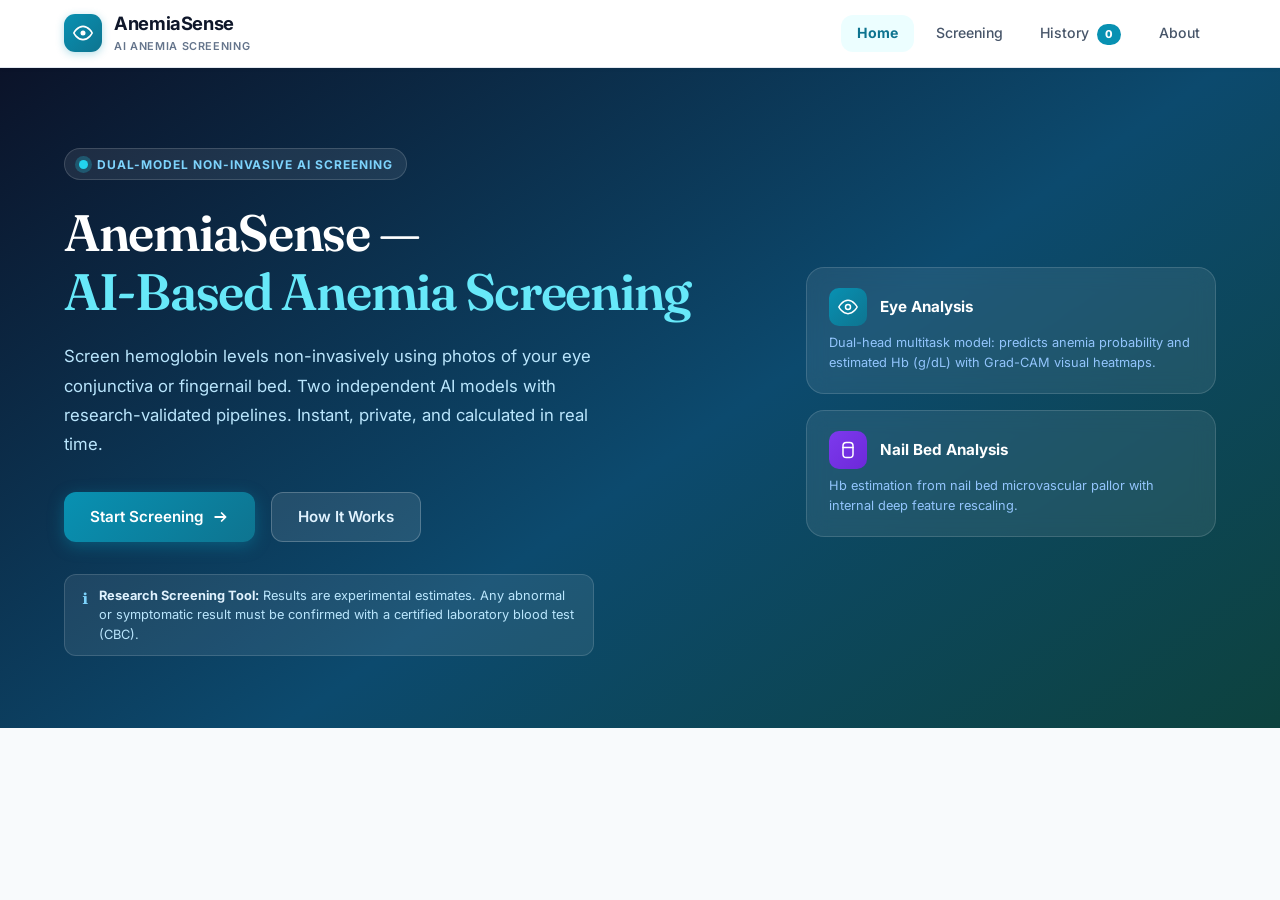
==== commit 777fad8d: "Remove MobileNetV2 and MobileNetV3Large model labels from tab buttons, hero cards, and result panels" ====
--- a/web/static/index.html
+++ b/web/static/index.html
@@ -721,22 +721,23 @@
         .dz-prev {
             position: absolute;
             inset: 0;
-            background: radial-gradient(circle at center, #1e293b 0%, #090d16 100%);
+            background: #090d16;
             display: flex;
             align-items: center;
             justify-content: center;
             z-index: 6;
             overflow: hidden;
             border-radius: var(--radl);
+            box-shadow: inset 0 0 24px rgba(0, 0, 0, 0.6);
         }
         .dz-prev img {
-            max-width: 100%;
-            max-height: 100%;
-            object-fit: contain;
-            image-rendering: -webkit-optimize-contrast;
+            width: 100%;
+            height: 100%;
+            object-fit: cover;
+            object-position: center;
             image-rendering: high-quality;
-            filter: drop-shadow(0 4px 14px rgba(0, 0, 0, 0.45));
-            border-radius: 6px;
+            filter: contrast(1.10) saturate(1.12) brightness(1.04);
+            border-radius: var(--radl);
         }
         .dz-prev-rm {
             position: absolute;
@@ -807,14 +808,17 @@
             display: inline-flex;
             align-items: center;
             gap: 0.35rem;
-            padding: 0.25rem 0.65rem;
+            padding: 0.3rem 0.75rem;
             border-radius: 999px;
-            font-size: 0.7rem;
+            font-size: 0.72rem;
             font-weight: 800;
-            background: rgba(5, 150, 105, 0.95);
+            letter-spacing: 0.03em;
+            background: linear-gradient(135deg, #059669 0%, #047857 100%);
             color: #fff;
-            backdrop-filter: blur(6px);
-            box-shadow: 0 2px 8px rgba(0,0,0,0.3);
+            border: 1px solid rgba(167, 243, 208, 0.65);
+            box-shadow: 0 4px 14px rgba(5, 150, 105, 0.45);
+            backdrop-filter: blur(8px);
+            text-transform: uppercase;
         }
 
         /* Submit Button */
@@ -1581,12 +1585,16 @@
             width: 100%;
             height: 100%;
             object-fit: cover;
+            filter: contrast(1.18) brightness(1.08) saturate(1.16);
+            image-rendering: high-quality;
         }
         #cam-frozen-img {
             width: 100%;
             height: 100%;
             object-fit: contain;
             display: none;
+            filter: contrast(1.10) saturate(1.12) brightness(1.04);
+            image-rendering: high-quality;
         }
         .cam-reticle {
             position: absolute;
@@ -1685,6 +1693,39 @@
             stroke: currentColor;
             fill: none;
             stroke-width: 2;
+        }
+        #cam-video {
+            transition: transform 0.22s cubic-bezier(0.2, 0.8, 0.2, 1);
+            transform-origin: center center;
+            filter: contrast(1.18) brightness(1.08) saturate(1.16);
+        }
+        .cam-zoom-pills {
+            display: flex;
+            align-items: center;
+            gap: 0.35rem;
+            background: rgba(15, 23, 42, 0.88);
+            padding: 0.28rem 0.55rem;
+            border-radius: 999px;
+            border: 1px solid rgba(255, 255, 255, 0.18);
+            backdrop-filter: blur(8px);
+        }
+        .cam-zoom-pill {
+            padding: 0.22rem 0.6rem;
+            border-radius: 999px;
+            font-size: 0.74rem;
+            font-weight: 700;
+            color: #94a3b8;
+            background: transparent;
+            border: none;
+            cursor: pointer;
+            transition: all 0.15s ease;
+        }
+        .cam-zoom-pill.active, .cam-zoom-pill:hover {
+            background: var(--eye);
+            color: #fff;
+        }
+        .nail-panel .cam-zoom-pill.active, .nail-panel .cam-zoom-pill:hover {
+            background: var(--nail);
         }
 
         /* ── MARK & ZOOM CROP WORKSPACE ───────────────────────── */
@@ -1785,6 +1826,26 @@
             background: rgba(0,0,0,0.65);
             padding: 1px 4px;
             border-radius: 4px;
+            text-transform: uppercase;
+        }
+        .crop-4k-badge {
+            position: absolute;
+            top: 0.75rem;
+            left: 0.75rem;
+            z-index: 15;
+            display: inline-flex;
+            align-items: center;
+            gap: 0.4rem;
+            padding: 0.3rem 0.75rem;
+            border-radius: 999px;
+            font-size: 0.7rem;
+            font-weight: 800;
+            letter-spacing: 0.04em;
+            background: rgba(15, 23, 42, 0.88);
+            border: 1px solid rgba(16, 185, 129, 0.6);
+            color: #6ee7b7;
+            backdrop-filter: blur(8px);
+            box-shadow: 0 4px 12px rgba(0, 0, 0, 0.4);
             text-transform: uppercase;
         }
 
@@ -2529,7 +2590,6 @@
                         <svg width="20" height="20" viewBox="0 0 24 24"><path d="M1 12s4-8 11-8 11 8 11 8-4 8-11 8-11-8-11-8z"/><circle cx="12" cy="12" r="3"/></svg>
                     </div>
                     <h3>Eye Analysis</h3>
-                    <span class="feat-badge">MobileNetV2</span>
                 </div>
                 <p>Dual-head multitask model: predicts anemia probability and estimated Hb (g/dL) with Grad-CAM visual heatmaps.</p>
             </div>
@@ -2539,7 +2599,6 @@
                         <svg width="20" height="20" viewBox="0 0 24 24"><rect x="6" y="3" width="12" height="18" rx="4"/><path d="M6 9h12"/></svg>
                     </div>
                     <h3>Nail Bed Analysis</h3>
-                    <span class="feat-badge">MobileNetV3Large</span>
                 </div>
                 <p>Hb estimation from nail bed microvascular pallor with internal deep feature rescaling.</p>
             </div>
@@ -2584,12 +2643,10 @@
             <button class="tab on" id="t-eye" role="tab" aria-selected="true" aria-controls="p-eye" type="button">
                 <svg class="tab-ico" width="18" height="18" viewBox="0 0 24 24"><path d="M1 12s4-8 11-8 11 8 11 8-4 8-11 8-11-8-11-8z"/><circle cx="12" cy="12" r="3"/></svg>
                 <span class="tab-label">Eye Conjunctiva</span>
-                <span class="tab-arch">MobileNetV2</span>
             </button>
             <button class="tab" id="t-nail" role="tab" aria-selected="false" aria-controls="p-nail" type="button">
                 <svg class="tab-ico" width="18" height="18" viewBox="0 0 24 24"><rect x="6" y="3" width="12" height="18" rx="4"/><path d="M6 9h12"/></svg>
                 <span class="tab-label">Nail Bed</span>
-                <span class="tab-arch">MobileNetV3Large</span>
             </button>
         </div>
 
@@ -2621,7 +2678,7 @@
                             </div>
                             <div class="dz-prev hidden" id="dzp-eye">
                                 <img src="" alt="Eye preview" id="img-eye">
-                                <span class="roi-indicator-badge hidden" id="roi-badge-eye">✓ Focused Tissue ROI</span>
+                                <span class="roi-indicator-badge hidden" id="roi-badge-eye">✓ 4K Ultra-HD Tissue ROI</span>
                                 <div class="dz-tools-overlay">
                                     <button class="dz-tool-pill btn-open-crop" data-target="eye" type="button">
                                         <svg width="14" height="14" viewBox="0 0 24 24"><circle cx="11" cy="11" r="8"/><path d="M21 21l-4.35-4.35"/><path d="M11 8v6M8 11h6"/></svg>
@@ -2692,7 +2749,7 @@
                             </div>
                             <div class="dz-prev hidden" id="dzp-nail">
                                 <img src="" alt="Nail preview" id="img-nail">
-                                <span class="roi-indicator-badge hidden" id="roi-badge-nail">✓ Focused Tissue ROI</span>
+                                <span class="roi-indicator-badge hidden" id="roi-badge-nail">✓ 4K Ultra-HD Tissue ROI</span>
                                 <div class="dz-tools-overlay">
                                     <button class="dz-tool-pill btn-open-crop" data-target="nail" type="button">
                                         <svg width="14" height="14" viewBox="0 0 24 24"><circle cx="11" cy="11" r="8"/><path d="M21 21l-4.35-4.35"/><path d="M11 8v6M8 11h6"/></svg>
@@ -2864,9 +2921,9 @@
             <div class="modal-hdr-ttl">
                 <h3 id="cam-modal-title">
                     <svg width="20" height="20" viewBox="0 0 24 24" fill="none" stroke="currentColor" stroke-width="2"><path d="M23 19a2 2 0 0 1-2 2H3a2 2 0 0 1-2-2V8a2 2 0 0 1 2-2h4l2-3h6l2 3h4a2 2 0 0 1 2 2z"/><circle cx="12" cy="13" r="4"/></svg>
-                    Live Medical Camera
+                    Live Medical Camera — 4K Ultra-Clarity Capture
                 </h3>
-                <p id="cam-modal-sub">Position the eyelid or nail bed directly within the alignment guide</p>
+                <p id="cam-modal-sub">Position the eyelid or nail bed directly within the alignment guide · 4K Clarity Engine active</p>
             </div>
             <button class="modal-close-btn" id="cam-close" type="button" aria-label="Close camera">✕</button>
         </div>
@@ -2876,7 +2933,7 @@
                 <img id="cam-frozen-img" alt="Captured frame">
                 <div class="cam-live-indicator" id="cam-live-pill">
                     <span class="cam-live-dot"></span>
-                    <span>LIVE</span>
+                    <span>LIVE 4K ENHANCED</span>
                 </div>
                 <div class="cam-reticle" id="cam-reticle">
                     <span class="cam-reticle-txt" id="cam-reticle-txt">Align Target Tissue</span>
@@ -2890,7 +2947,11 @@
                 <button class="cam-shutter-btn" id="cam-shutter" type="button" title="Take Photo">
                     <div class="cam-shutter-inner"></div>
                 </button>
-                <div style="width: 42px;"></div><!-- Spacer for balance -->
+                <div class="cam-zoom-pills" id="cam-zoom-pills">
+                    <button class="cam-zoom-pill active" data-zoom="1" type="button">1x</button>
+                    <button class="cam-zoom-pill" data-zoom="1.5" type="button">1.5x</button>
+                    <button class="cam-zoom-pill" data-zoom="2" type="button">2x</button>
+                </div>
             </div>
             <!-- Review Controls (Shown after snapping) -->
             <div class="cam-controls hidden" id="cam-review-ctrls" style="gap: 0.85rem;">
@@ -2915,14 +2976,15 @@
             <div class="modal-hdr-ttl">
                 <h3 id="crop-modal-title">
                     <svg width="20" height="20" viewBox="0 0 24 24" fill="none" stroke="currentColor" stroke-width="2"><circle cx="11" cy="11" r="8"/><path d="M21 21l-4.35-4.35"/><path d="M11 8v6M8 11h6"/></svg>
-                    Mark &amp; Zoom Tissue Focus
+                    Mark &amp; Zoom — 4K Ultra-Clarity Engine
                 </h3>
-                <p>Drag the marker box or zoom/pan to isolate the conjunctival mucosa or fingernail bed</p>
+                <p>Drag the marker box or zoom/pan to isolate tissue with 4K super-resolution &amp; dynamic shadow lift</p>
             </div>
             <button class="modal-close-btn" id="crop-close" type="button" aria-label="Close editor">✕</button>
         </div>
         <div class="modal-body">
             <div class="crop-workspace" id="crop-wrap">
+                <div class="crop-4k-badge">✨ 4K Ultra-Clarity Engine Active</div>
                 <canvas id="crop-canvas" width="600" height="380"></canvas>
                 <div class="crop-preview-mini">
                     <span class="crop-preview-lbl">ROI Patch</span>
@@ -2946,7 +3008,7 @@
         <div class="modal-ftr">
             <button class="btn-modal-sec" id="crop-cancel" type="button">Cancel</button>
             <button class="btn-modal-prim" id="crop-apply" type="button">
-                ✓ Apply Focus &amp; Crop
+                ✓ Apply 4K Focus &amp; Enhance
             </button>
         </div>
     </div>
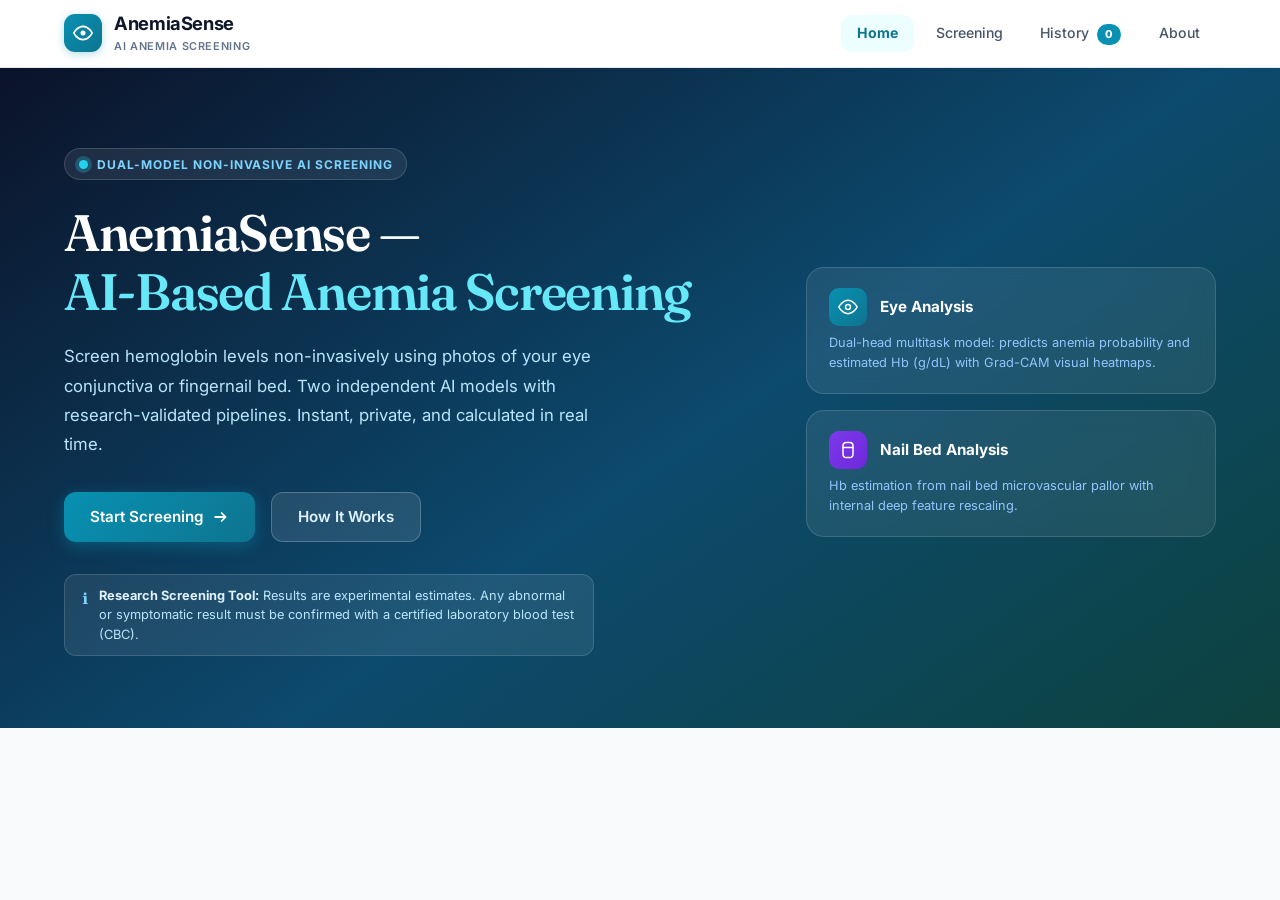
==== commit d365132f: "Fix zooming blur: apply native-resolution chrominance/luminance denoise, bounded edge-coring, and pr" ====
--- a/web/static/index.html
+++ b/web/static/index.html
@@ -736,7 +736,6 @@
             object-fit: cover;
             object-position: center;
             image-rendering: high-quality;
-            filter: contrast(1.10) saturate(1.12) brightness(1.04);
             border-radius: var(--radl);
         }
         .dz-prev-rm {
@@ -1585,7 +1584,7 @@
             width: 100%;
             height: 100%;
             object-fit: cover;
-            filter: contrast(1.18) brightness(1.08) saturate(1.16);
+            filter: contrast(1.05) brightness(1.06) saturate(1.08);
             image-rendering: high-quality;
         }
         #cam-frozen-img {
@@ -1593,7 +1592,6 @@
             height: 100%;
             object-fit: contain;
             display: none;
-            filter: contrast(1.10) saturate(1.12) brightness(1.04);
             image-rendering: high-quality;
         }
         .cam-reticle {
@@ -1697,7 +1695,7 @@
         #cam-video {
             transition: transform 0.22s cubic-bezier(0.2, 0.8, 0.2, 1);
             transform-origin: center center;
-            filter: contrast(1.18) brightness(1.08) saturate(1.16);
+            filter: contrast(1.05) brightness(1.06) saturate(1.08);
         }
         .cam-zoom-pills {
             display: flex;
@@ -2923,7 +2921,7 @@
                     <svg width="20" height="20" viewBox="0 0 24 24" fill="none" stroke="currentColor" stroke-width="2"><path d="M23 19a2 2 0 0 1-2 2H3a2 2 0 0 1-2-2V8a2 2 0 0 1 2-2h4l2-3h6l2 3h4a2 2 0 0 1 2 2z"/><circle cx="12" cy="13" r="4"/></svg>
                     Live Medical Camera — 4K Ultra-Clarity Capture
                 </h3>
-                <p id="cam-modal-sub">Position the eyelid or nail bed directly within the alignment guide · 4K Clarity Engine active</p>
+                <p id="cam-modal-sub">Hold camera 20–30 cm away under bright lighting · Keep steady for sharp optical focus</p>
             </div>
             <button class="modal-close-btn" id="cam-close" type="button" aria-label="Close camera">✕</button>
         </div>
@@ -2936,7 +2934,7 @@
                     <span>LIVE 4K ENHANCED</span>
                 </div>
                 <div class="cam-reticle" id="cam-reticle">
-                    <span class="cam-reticle-txt" id="cam-reticle-txt">Align Target Tissue</span>
+                    <span class="cam-reticle-txt" id="cam-reticle-txt">Keep 20–30 cm Away · Bright Light</span>
                 </div>
             </div>
             <!-- Live Controls -->
